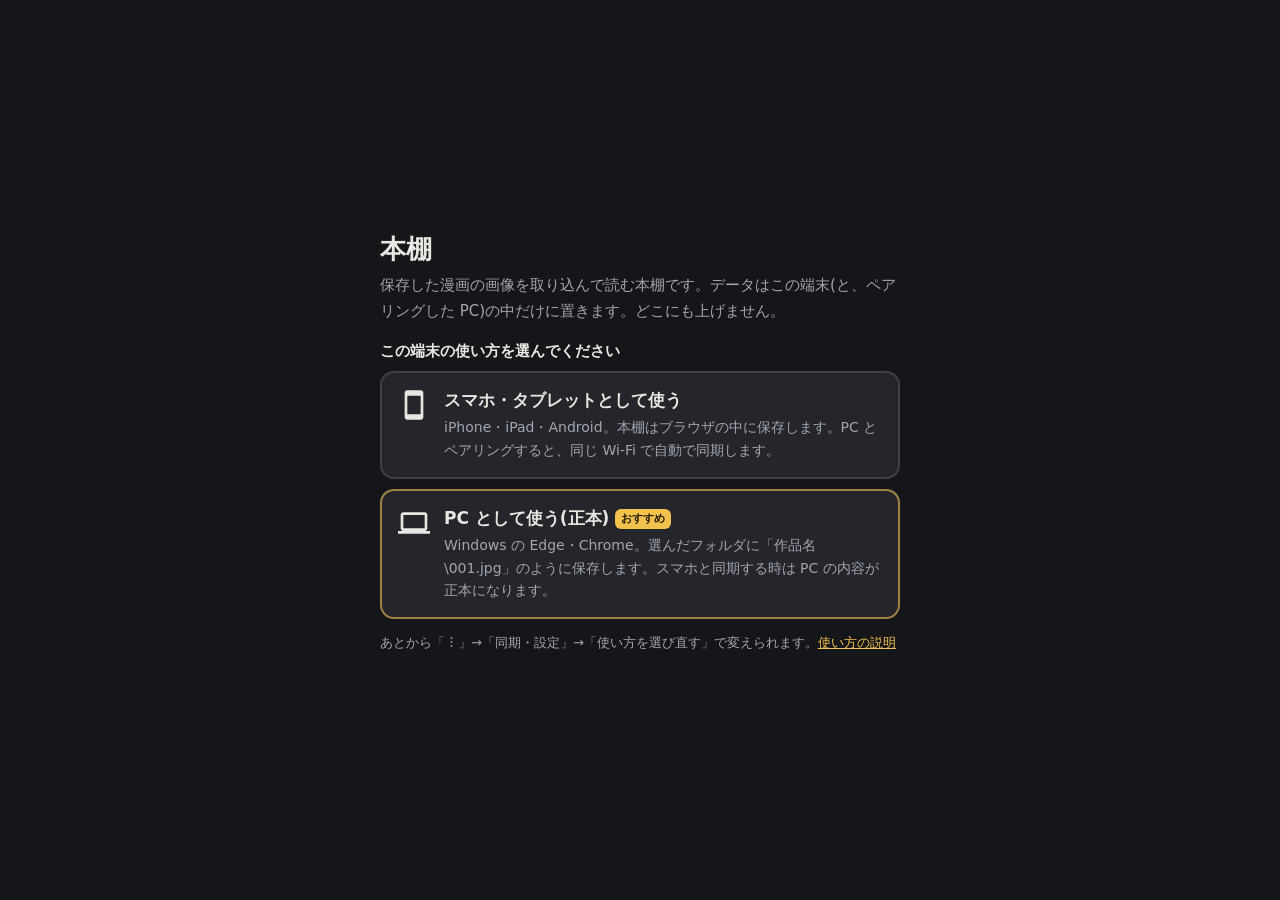
==== hondana/index.html @ 51b0cdb2 "Web版を更新(スマホのタブの間・音声作品は「で聴く」・R18 のタグ) Co-Authored-By: Claude Opus 5.5 <noreply@anthropic.com> Claude-" ====
<!doctype html>
<html lang="ja">
  <head>
    <meta charset="utf-8" />
    <meta name="viewport" content="width=device-width, initial-scale=1, viewport-fit=cover, interactive-widget=resizes-content" />
    <title>コミフォルダ</title>
    <meta name="description" content="保存した漫画の画像を取り込んで読む本棚(Web版)" />
    <meta name="theme-color" content="#15161a" />
    <meta name="color-scheme" content="dark" />
    <meta name="mobile-web-app-capable" content="yes" />
    <meta name="apple-mobile-web-app-capable" content="yes" />
    <meta name="apple-mobile-web-app-status-bar-style" content="black-translucent" />
    <meta name="apple-mobile-web-app-title" content="コミフォルダ" />
    <meta name="format-detection" content="telephone=no" />
    <link rel="manifest" href="./manifest.webmanifest" />
    <link rel="icon" href="./icons/icon-192.png" sizes="192x192" type="image/png" />
    <link rel="icon" href="./icons/icon.svg" type="image/svg+xml" />
    <link rel="apple-touch-icon" href="./icons/apple-touch-icon.png" />
    <style>html,body{color:#e9e7e2;background:#15161a;margin:0}</style>
    <script type="module" crossorigin src="./assets/main-on1dLimP.js"></script>
    <link rel="modulepreload" crossorigin href="./assets/relay-Bg3mbuEi.js">
    <link rel="stylesheet" crossorigin href="./assets/main-Ba4U5CRo.css">
  </head>
  <body>
    <div id="root"></div>
    <noscript>コミフォルダを使うには JavaScript を有効にしてください。</noscript>
  </body>
</html>
---- hondana/assets/main-Ba4U5CRo.css ----
:root{--cover-radius:10px;--bg:#15161a;--panel:#1c1e23;--tile:#24262c;--tile2:#2d3038;--line:#ffffff1f;--text:#e9e7e2;--muted:#a3a6ad;--accent:#f2c14e;--on-accent:#231a00;--danger:#e2675f;--exclude:#b33a3a;--tab:60px;--bar:52px;--safe-top:env(safe-area-inset-top,0px);--safe-bottom:env(safe-area-inset-bottom,0px);--safe-left:env(safe-area-inset-left,0px);--safe-right:env(safe-area-inset-right,0px);--lightningcss-light: ;--lightningcss-dark:initial;color-scheme:dark}*{box-sizing:border-box}html,body{background:var(--bg);height:100%;color:var(--text);-webkit-text-size-adjust:100%;-webkit-tap-highlight-color:transparent;overscroll-behavior:none;margin:0;font-family:system-ui,-apple-system,BlinkMacSystemFont,Segoe UI,Roboto,Noto Sans,Ubuntu,Cantarell,Helvetica Neue,Hiragino Sans,Noto Sans JP,Yu Gothic UI,Meiryo,sans-serif;font-size:15px}body{position:fixed;top:0;bottom:0;left:0;right:0;overflow:hidden}#root{position:fixed;top:0;bottom:0;left:0;right:0}html.ios-standalone-fix body,html.ios-standalone-fix #root{height:var(--app-height,100vh);bottom:auto}button{font:inherit;color:inherit}input,textarea,select{font:inherit;color:var(--text);background:var(--tile);border:1px solid var(--line);border-radius:8px;width:100%;min-width:0;padding:9px 10px;font-size:16px}input:focus,textarea:focus{outline:2px solid var(--accent);outline-offset:-1px}textarea{resize:vertical}a{color:var(--accent)}.icon{flex:none;display:block}.muted{color:var(--muted)}.pre{white-space:pre-wrap;word-break:break-word}.sr-only{clip:rect(0 0 0 0);width:1px;height:1px;position:absolute;overflow:hidden}.app{display:flex;position:absolute;top:0;bottom:0;left:0;right:0}.app.wide{flex-direction:row}.app.narrow{flex-direction:column-reverse}.content{flex:1;min-width:0;min-height:0;position:relative;overflow:hidden}.tabs{background:var(--panel);-webkit-user-select:none;user-select:none;touch-action:manipulation;flex:none;display:flex}.tabs.vertical{width:calc(var(--tab) + var(--safe-left));padding-left:var(--safe-left);padding-top:calc(var(--safe-top) + 12px);padding-bottom:calc(var(--safe-bottom) + 8px);flex-direction:column;align-items:center}.tabs.horizontal{height:calc(var(--tab) + var(--safe-bottom));padding-bottom:var(--safe-bottom);padding-left:calc(var(--safe-left) + 12px);padding-right:var(--safe-right);flex-direction:row;align-items:center}.tabs .tab-list{scrollbar-width:none;gap:11px;display:flex;overflow:auto}.tabs .tab-list::-webkit-scrollbar{display:none}.tabs.vertical .tab-list{flex-direction:column;flex:1;align-items:center;width:100%;padding:6px 0 12px}.tabs.horizontal .tab-list{flex-direction:row;flex:1;align-items:center;height:100%;padding:0 12px 0 6px}.tabs .divider{background:#ffffff2e;flex:none}.tabs.vertical .divider{width:24px;height:1px;margin:6px 0 0}.tabs.horizontal .divider{width:1px;height:24px;margin:0 0 0 6px}.tab{cursor:pointer;touch-action:manipulation;background:0 0;border:none;border-radius:50%;flex:none;width:44px;height:44px;padding:0;position:relative}.tab .tab-face{background:var(--tile);color:var(--muted);border-radius:50%;justify-content:center;align-items:center;display:flex;position:absolute;top:4px;bottom:4px;left:4px;right:4px;overflow:hidden}.tab.active .tab-face{color:var(--accent);top:3px;bottom:3px;left:3px;right:3px}.tab.active:after{content:"";border:2px solid var(--accent);border-radius:50%;position:absolute;top:0;bottom:0;left:0;right:0}.tab .tab-close{background:var(--panel);width:18px;height:18px;color:var(--text);z-index:1;border-radius:50%;justify-content:center;align-items:center;display:flex;position:absolute;top:-4px;right:-4px}.tab .thumb{width:100%;height:100%}.tab.dim{opacity:.35}.tab-drop{background:var(--accent);border-radius:2px;flex:none}.tabs.vertical .tab-drop{width:36px;height:3px;margin:-7px 0}.tabs.horizontal .tab-drop{width:3px;height:36px;margin:0 -7px}.tab-ghost{pointer-events:none;z-index:50;opacity:.9;border-radius:50%;width:44px;height:44px;position:fixed;overflow:hidden;box-shadow:0 6px 18px #00000080}:root.phone-tabs{--tab:54px}:root.phone-tabs .tab{width:40px;height:40px}:root.phone-tabs .tab .tab-face{top:0;bottom:0;left:0;right:0}:root.phone-tabs .tab.active .tab-face{top:3px;bottom:3px;left:3px;right:3px}:root.phone-tabs .tab .tab-face svg{width:20px;height:20px}:root.phone-tabs .tab .tab-close{top:-3px;right:-3px}:root.phone-tabs .tabs .tab-list{gap:12px}:root.phone-tabs .tabs.horizontal .divider{margin-left:6px}:root.phone-tabs .tabs.horizontal .tab-list{padding-left:6px}:root.phone-tabs .tabs.vertical .divider{margin-top:6px}:root.phone-tabs .tabs.vertical .tab-list{padding-top:6px}.screen{background:var(--bg);flex-direction:column;display:flex;position:absolute;top:0;bottom:0;left:0;right:0}.scroller{-webkit-overflow-scrolling:touch;overscroll-behavior:contain;padding:0 12px calc(var(--safe-bottom) + 12px);position:absolute;top:0;bottom:0;left:0;right:0;overflow:hidden auto}.app.wide .scroller{padding-left:16px;padding-right:calc(16px + var(--safe-right))}.screen-header{background:var(--bg);padding-top:var(--safe-top);z-index:5;will-change:transform;position:absolute;top:0;left:0;right:0}.screen-header.static{flex:none;position:relative}.bar{height:var(--bar);align-items:center;gap:2px;padding:0 6px;display:flex}.app.wide .bar{padding-right:calc(10px + var(--safe-right))}.bar-title{white-space:nowrap;text-overflow:ellipsis;flex:1;min-width:0;padding:0 6px;font-size:18px;font-weight:600;overflow:hidden}.bar .search{flex:1;margin:0 4px;padding:7px 10px}.iconbtn{cursor:pointer;width:44px;height:44px;color:var(--text);touch-action:manipulation;background:0 0;border:none;border-radius:50%;flex:none;justify-content:center;align-items:center;display:inline-flex}.iconbtn:hover{background:#ffffff14}.iconbtn:disabled{opacity:.35;cursor:default}.iconbtn.active{color:var(--accent)}.iconbtn.small{width:36px;height:36px}.btn{border:1px solid var(--line);background:var(--tile);cursor:pointer;touch-action:manipulation;border-radius:10px;min-height:40px;padding:9px 14px}.btn:hover{background:var(--tile2)}.btn.primary{background:var(--accent);color:var(--on-accent);border-color:var(--accent);font-weight:600}.btn.primary:hover{filter:brightness(1.05)}.btn.danger{color:#fff;background:#a2342e;border-color:#a2342e}.btn:disabled{opacity:.4;cursor:default}.btn.wide{width:100%}.link{color:var(--accent);cursor:pointer;background:0 0;border:none;padding:2px 0}.link.current{color:var(--text)}.crumbs{white-space:nowrap;align-items:center;gap:2px;padding:0 14px 6px;font-size:13px;display:flex}.scroll-x{scrollbar-width:none;overflow:auto hidden}.scroll-x::-webkit-scrollbar{display:none}.chips{flex-wrap:nowrap;gap:6px;display:flex}.tagrow-wrap{--tag-chip-r:16px;--tag-pad:4px;--tag-line:2px;padding:0 8px 6px;position:relative}.tagrow-wrap .chip{border-radius:var(--tag-chip-r);line-height:20px}.tagrow{box-sizing:border-box;width:-moz-fit-content;width:fit-content;max-width:100%;padding:var(--tag-pad);border:var(--tag-line) solid transparent;border-radius:calc(var(--tag-chip-r) + var(--tag-pad) + var(--tag-line))}.chip{border:1px solid var(--line);background:var(--tile);white-space:nowrap;cursor:pointer;touch-action:manipulation;border-radius:999px;flex:none;padding:5px 12px;font-size:14px}.tagrow.filtering{border-color:var(--accent)}.tagrow .chip.dim{opacity:.35}.tag-ghost{pointer-events:none;z-index:50;position:absolute;transform:translate(-50%,-120%);box-shadow:0 6px 18px #00000080}.chip.on{background:var(--accent);color:var(--on-accent);border-color:var(--accent)}.chip.ex{background:var(--exclude);color:#fff;border-color:var(--exclude)}.chip.excl:not(.ex){color:#e9a3a3}.field .chips{flex-wrap:wrap;margin:6px 0}.field .chips.scroll-x{flex-wrap:nowrap}.info-row{color:var(--muted);align-items:center;gap:10px;min-height:20px;padding:0 14px 8px;font-size:13px;display:flex}.info-row .info{flex:1}.cover-size{align-items:center;gap:6px;margin-left:auto;display:flex}.cover-size input{width:120px;accent-color:var(--accent);background:0 0;border:none;padding:0}.empty{white-space:pre-wrap;text-align:center;color:var(--muted);padding:60px 20px;line-height:1.7}.fab{right:calc(18px + var(--safe-right));bottom:calc(18px + var(--safe-bottom));background:var(--accent);color:var(--on-accent);cursor:pointer;z-index:6;touch-action:manipulation;border:none;border-radius:16px;align-items:center;gap:6px;padding:14px 18px;font-weight:700;display:flex;position:absolute;box-shadow:0 6px 18px #00000073}.app.narrow .fab{bottom:18px}.grid{display:grid}.grid-note{color:var(--muted);font-size:13px}.tile{cursor:pointer;-webkit-user-select:none;user-select:none;-webkit-touch-callout:none;min-width:0;position:relative}.tile.dim{opacity:.35}.cover{border-radius:var(--cover-radius);background:var(--tile);width:100%;position:relative;overflow:hidden}.gallery-row{display:flex}.gallery-tile{border-radius:var(--cover-radius);background:var(--tile);cursor:pointer;flex:none;position:relative;overflow:hidden}.tile.selected .cover,.gallery-tile.selected,.stack-cover.selected{outline:3px solid var(--accent);outline-offset:-3px}.thumb{background:var(--tile);color:var(--muted);justify-content:center;align-items:center;display:flex;position:absolute;top:0;bottom:0;left:0;right:0;overflow:hidden}.thumb img{-webkit-user-drag:none;-webkit-user-select:none;user-select:none;pointer-events:none;width:100%;height:100%;display:block}.unreadable{text-align:center;color:var(--muted);background:var(--tile);flex-direction:column;justify-content:center;align-items:center;gap:8px;padding:16px;font-size:14px;line-height:1.5;display:flex;position:absolute;top:0;bottom:0;left:0;right:0}.reader .unreadable{color:#ffffffd9;background:0 0}.unreadable.small{gap:2px;padding:4px;font-size:11px}.unreadable .btn{pointer-events:auto}.unreadable.small .btn{min-height:0;padding:2px 6px;font-size:11px}.tile-title{-webkit-line-clamp:2;word-break:break-word;-webkit-box-orient:vertical;margin-top:4px;font-size:14px;font-weight:600;line-height:1.3;display:-webkit-box;overflow:hidden}.tile-sub{color:var(--muted);white-space:nowrap;text-overflow:ellipsis;font-size:12px;overflow:hidden}.tile-sub.path{align-items:center;gap:3px;display:flex}.folder-shade{background:#00000073;position:absolute;top:0;bottom:0;left:0;right:0}.folder-icon{color:var(--accent);justify-content:center;align-items:center;display:flex;position:absolute;top:0;bottom:0;left:0;right:0}.badge{color:#fff;pointer-events:none;white-space:nowrap;background:#000000a6;border-radius:6px;padding:2px 6px;font-size:11px;position:absolute}.badge.accent{background:var(--accent);color:var(--on-accent)}.badge.tl{top:5px;left:5px}.badge.tr{top:5px;right:5px}.badge.bl{bottom:5px;left:5px}.badge.br{bottom:5px;right:5px}.badge.inline{position:static}.check{width:22px;height:22px;color:var(--on-accent);background:#0000004d;border:2px solid #fff;border-radius:50%;justify-content:center;align-items:center;display:flex;position:absolute;top:5px;left:5px}.check.on{background:var(--accent);border-color:var(--accent)}.drop-mark{background:var(--accent);z-index:2;width:5px;position:absolute;top:0;bottom:0}.drop-mark.before{left:0}.drop-mark.after{right:0}.ghost{pointer-events:none;z-index:60;border-radius:var(--cover-radius);width:72px;position:fixed;box-shadow:0 10px 24px #0009}.ghost .count{position:absolute;top:3px;right:3px}.stack-box{border-radius:var(--cover-radius);position:relative;overflow:hidden}.stack-scroll{scrollbar-width:none;overscroll-behavior-x:contain;position:absolute;top:0;bottom:0;left:0;right:0;overflow:auto hidden}.stack-scroll::-webkit-scrollbar{display:none}.stack-inner{position:relative}.stack-cover{cursor:pointer;height:100%;transition:transform .25s,width .25s;position:absolute;top:0;overflow:hidden}.stack-cover-inner{height:100%;transition:transform .25s;position:relative}.stack-cover+.stack-cover{box-shadow:-3px 0 8px #00000073}.edge-band{pointer-events:none;background:linear-gradient(90deg,#f2c14e00,#f2c14ecc);width:6px;position:absolute;top:0;bottom:0}.edge-band.right{right:0}.edge-band.left{left:0;transform:scaleX(-1)}.layer{pointer-events:none;z-index:100;position:fixed;top:0;bottom:0;left:0;right:0}.layer>*{pointer-events:auto}.menu-backdrop,.modal-backdrop{z-index:100;position:fixed;top:0;bottom:0;left:0;right:0}.modal-backdrop{padding:calc(var(--safe-top) + 12px) 12px calc(var(--safe-bottom) + 12px);background:#0000008c;justify-content:center;align-items:center;display:flex}.menu{-webkit-backdrop-filter:blur(22px)saturate(160%);backdrop-filter:blur(22px)saturate(160%);width:max-content;min-width:0;max-width:min(300px,100vw - 16px);max-height:calc(100vh - 16px);transform-origin:var(--menu-origin,top right);background:linear-gradient(#32343cf0,#26282ff0);border:1px solid #ffffff17;border-radius:14px;padding:5px;animation:.16s cubic-bezier(.2,.9,.3,1.2) menu-in;position:fixed;overflow-y:auto;box-shadow:inset 0 1px #ffffff0f,0 2px 6px #00000047,0 18px 40px -10px #000000a6}@keyframes menu-in{0%{opacity:0;transform:scale(.92)translateY(-4px)}to{opacity:1;transform:none}}@media (prefers-reduced-motion:reduce){.menu{animation:none}}.menu-title{box-sizing:border-box;letter-spacing:.04em;width:0;min-width:100%;color:var(--muted);white-space:nowrap;text-overflow:ellipsis;padding:6px 10px 5px;font-size:12px;font-weight:600;overflow:hidden}.menu-sep{background:#ffffff14;height:1px;margin:4px 8px}.menu-item{width:100%;color:var(--text);text-align:left;cursor:pointer;white-space:nowrap;background:0 0;border:none;border-radius:9px;align-items:center;gap:10px;padding:8px 14px 8px 10px;font-size:14.5px;line-height:1.35;transition:background-color .12s,transform 80ms;display:flex}.menu-item.no-lead{padding-left:12px}.menu-label{white-space:normal}@media (pointer:coarse){.menu-item{padding-top:10px;padding-bottom:10px;font-size:15px}}.menu-item:hover:not(:disabled){background:#ffffff13}.menu-item:active:not(:disabled){background:#ffffff1f;transform:scale(.985)}.menu-item:focus-visible{outline:2px solid var(--accent);outline-offset:-2px}.menu-item:disabled{opacity:.4;cursor:default}.menu-item.checked{color:var(--accent);font-weight:600}.menu-item.danger{color:var(--danger);font-weight:600}.menu-item.danger:hover:not(:disabled){background:#e2675f24}.menu-item.danger:active:not(:disabled){background:#e2675f38}.menu-check{color:#e9e7e29e;flex:none;justify-content:center;align-items:center;width:18px;height:18px;display:flex}.menu-item:hover .menu-check{color:var(--text)}.menu-check svg{display:block}.menu-item.checked .menu-check{color:var(--accent)}.menu-item.danger .menu-check{color:var(--danger)}.modal{background:#22242a;border-radius:16px;flex-direction:column;width:min(460px,100%);max-height:100%;display:flex;box-shadow:0 16px 40px #0009}.modal.wide{width:min(720px,100%)}.modal.full{width:min(900px,100%);height:100%}.modal-title{margin:0;padding:18px 20px 6px;font-size:18px}.modal-body{flex:1;min-height:0;padding:8px 20px;overflow-y:auto}.modal-body p{line-height:1.6}.modal-actions{flex-wrap:wrap;justify-content:flex-end;gap:8px;padding:12px 20px 16px;display:flex}.field{margin:10px 0 14px;display:block}.field>span{color:var(--muted);margin-bottom:4px;font-size:13px;display:block}.field small{margin-top:4px;display:block}.field.row{align-items:center;gap:10px;display:flex}.field.row>span{flex:none;margin:0}.field.row input[type=range]{accent-color:var(--accent);background:0 0;border:none;flex:1;padding:0}.input-row{align-items:center;gap:6px;display:flex}.input-row .btn{white-space:nowrap;flex:none}.choose-list{flex-direction:column;gap:4px;max-height:46vh;margin:6px 0;display:flex;overflow-y:auto}.choose-list.tall{max-height:56vh}.choose-item{text-align:left;background:var(--tile);cursor:pointer;border:none;border-radius:10px;flex-direction:column;align-items:flex-start;gap:2px;padding:11px 14px;display:flex}.choose-item.row{flex-direction:row;align-items:center;gap:10px}.choose-item small{color:var(--muted)}.choose-item:hover{background:var(--tile2)}.choose-item.on{outline:2px solid var(--accent)}.crop-frame{background:var(--tile);touch-action:none;cursor:grab;border-radius:10px;width:min(260px,70vw);margin:8px auto;position:relative;overflow:hidden}.crop-frame img{pointer-events:none;-webkit-user-select:none;user-select:none;width:100%;height:100%;position:absolute;top:0;bottom:0;left:0;right:0}.conflict{margin:12px 0 18px}.conflict h3{margin:0 0 8px;font-size:15px}.conflict-choices{grid-template-columns:1fr 1fr;gap:8px;display:grid}.choice{text-align:left;border:2px solid var(--line);background:var(--tile);cursor:pointer;border-radius:10px;flex-direction:column;gap:6px;padding:10px;font-size:13px;display:flex}.choice.on{border-color:var(--accent)}.progress{background:var(--tile);border-radius:4px;height:8px;margin:10px 0;overflow:hidden}.progress-bar{background:var(--accent);height:100%;transition:width .15s}.toast{left:50%;bottom:calc(var(--safe-bottom) + 92px);color:var(--text);z-index:200;white-space:pre-wrap;pointer-events:none;background:#33363e;border-radius:12px;max-width:min(520px,100vw - 32px);padding:10px 16px;font-size:14px;line-height:1.5;position:fixed;transform:translate(-50%);box-shadow:0 8px 24px #00000080}.banner{color:#f5e3b0;background:#2e2a1c;border-bottom:1px solid #f2c14e40;align-items:center;gap:10px;padding:8px 14px;font-size:13px;display:flex}.banner.warn{color:#f2c4c0;background:#3a2222;border-bottom-color:#e2675f4d}.banner .grow{flex:1;min-width:0}.banner .btn{min-height:32px;padding:5px 10px;font-size:13px}.banner.proposal{border:1px solid #f2c14e40;border-radius:10px;flex-wrap:wrap}.banners{z-index:7;flex:none;position:relative}.work-head{padding:4px 4px 12px}.work-head h1{word-break:break-word;margin:6px 0 4px;font-size:22px}.work-head .sub{color:var(--muted);font-size:14px}.work-head .chips{flex-wrap:wrap;margin:8px 0}.memo{background:#24262cb3;border-radius:10px;margin:8px 0;padding:10px 12px 4px}.memo-text{white-space:pre-wrap;word-break:break-all;font-size:14px;line-height:1.55}.memo-text.clamp{-webkit-line-clamp:3;-webkit-box-orient:vertical;display:-webkit-box;overflow:hidden}.memo-actions{justify-content:flex-end;gap:4px;display:flex}.memo-actions .link{padding:6px 8px;font-size:13px}.read-btn{justify-content:center;align-items:center;gap:8px;width:100%;margin-top:8px;display:flex}.provenance{color:var(--muted);white-space:nowrap;text-overflow:ellipsis;margin:6px 0;font-size:13px;overflow:hidden}.provenance a{color:inherit}.local-info{color:var(--muted);margin:6px 0;font-size:13px}.section-title{margin:18px 4px 8px;font-size:16px;font-weight:700}.ep-label{color:var(--muted);margin:10px 4px 6px;font-size:13px}.split-note{background:var(--accent);color:var(--on-accent);border-radius:8px;margin:4px;padding:5px 10px;font-size:13px;font-weight:600;display:inline-block}.page-grid{gap:8px;display:grid}.page-tile .dimmed{background:#15161a99;position:absolute;top:0;bottom:0;left:0;right:0}.ep-title{-webkit-line-clamp:2;-webkit-box-orient:vertical;margin-top:3px;font-size:13px;display:-webkit-box;overflow:hidden}.reader{touch-action:none;-webkit-user-select:none;user-select:none;-webkit-touch-callout:none;background:#000;position:absolute;top:0;bottom:0;left:0;right:0;overflow:hidden}.reader-stage{transform-origin:0 0;justify-content:center;align-items:center;display:flex;position:absolute;top:0;bottom:0;left:0;right:0}.reader-spread{flex-direction:row-reverse;justify-content:center;align-items:center;width:100%;height:100%;display:flex}.reader-page{justify-content:center;align-items:center;height:100%;display:flex;position:relative}.reader-page img{object-fit:contain;-webkit-user-drag:none;pointer-events:none;max-width:100%;max-height:100%;display:block}.reader-msg{color:#ffffffd9;text-align:center;white-space:pre-wrap;padding:20px;font-size:14px;line-height:1.7}.reader-msg .btn{margin-top:12px}.reader-bar{-webkit-backdrop-filter:blur(8px);z-index:3;color:#fff;background:#141519e0;position:absolute;left:0;right:0}.reader-bar.top{padding-top:var(--safe-top);top:0}.reader-bar.bottom{padding:8px 16px calc(var(--safe-bottom) + 10px);align-items:center;gap:12px;display:flex;bottom:0}.reader-bar.bottom input[type=range]{accent-color:var(--accent);direction:rtl;background:0 0;border:none;flex:1;padding:0}.reader-bar .pageno{text-align:center;font-variant-numeric:tabular-nums;min-width:70px;font-size:13px}.spread-toggle{color:#fff;cursor:pointer;background:#0000004d;border:1px solid #ffffff4d;border-radius:999px;padding:5px 10px;font-size:13px}.ep-flash{color:#fff;pointer-events:none;z-index:2;background:#000000b3;border-radius:10px;padding:8px 16px;font-size:15px;position:absolute;top:18%;left:50%;transform:translate(-50%)}.end-page{color:#fff;flex-direction:column;justify-content:center;align-items:center;gap:12px;width:100%;height:100%;display:flex}.end-page h2{margin:0 0 8px;font-size:20px}.import-list{gap:8px;display:grid}.import-item{position:relative}.import-item .cover{border-radius:8px}.import-item .remove{color:#fff;cursor:pointer;background:#000000b3;border:none;border-radius:50%;justify-content:center;align-items:center;width:26px;height:26px;display:flex;position:absolute;top:3px;right:3px}.import-item .name{color:var(--muted);white-space:nowrap;text-overflow:ellipsis;margin-top:2px;font-size:11px;overflow:hidden}.source-buttons{grid-template-columns:repeat(auto-fit,minmax(150px,1fr));gap:8px;margin:8px 0 14px;display:grid}.source-buttons .btn{justify-content:center;align-items:center;gap:8px;min-height:54px;display:flex}.drop-hint{border:2px dashed var(--line);text-align:center;color:var(--muted);border-radius:12px;margin-bottom:14px;padding:18px;font-size:14px;line-height:1.6}.drop-cover{border:3px dashed var(--accent);z-index:300;color:var(--accent);pointer-events:none;background:#f2c14e1f;justify-content:center;align-items:center;font-size:20px;font-weight:700;display:flex;position:absolute;top:0;bottom:0;left:0;right:0}.targets{gap:6px;margin:8px 0 14px;display:grid}.target{border:2px solid var(--line);background:var(--tile);cursor:pointer;text-align:left;border-radius:10px;align-items:center;gap:10px;padding:11px 14px;display:flex}.target.on{border-color:var(--accent)}.target .dot{border:2px solid var(--muted);border-radius:50%;flex:none;width:18px;height:18px}.target.on .dot{border-color:var(--accent);background:radial-gradient(var(--accent) 45%, transparent 50%)}.work-pick{flex-direction:column;gap:4px;max-height:38vh;margin:6px 0;display:flex;overflow-y:auto}.work-pick .row{text-align:left;cursor:pointer;background:0 0;border:none;border-radius:8px;align-items:center;gap:10px;padding:6px;display:flex}.work-pick .row.on{background:var(--tile);outline:2px solid var(--accent)}.work-pick .mini{aspect-ratio:.72;border-radius:4px;flex:none;width:40px;position:relative;overflow:hidden}.work-pick .t{font-size:14px;font-weight:600}.work-pick .s{color:var(--muted);font-size:12px}.sticky-actions{background:linear-gradient(to bottom, #15161a00, var(--bg) 30%);padding:16px 0 calc(var(--safe-bottom) + 8px);justify-content:flex-end;align-items:center;gap:8px;display:flex;position:sticky;bottom:0}.card{background:var(--tile);border-radius:14px;margin:10px 0;padding:14px 16px}.card h2{margin:0 0 8px;font-size:16px}.card p{margin:6px 0;font-size:14px;line-height:1.6}.card .row{flex-wrap:wrap;align-items:center;gap:8px;margin-top:8px;display:flex}.code-big{letter-spacing:.2em;text-align:center;color:var(--accent);font-variant-numeric:tabular-nums;margin:8px 0;font-size:54px;font-weight:800}.code-input{letter-spacing:.4em;text-align:center;font-variant-numeric:tabular-nums;max-width:220px;font-size:30px}.status-dot{background:#777;border-radius:50%;width:10px;height:10px;margin-right:6px;display:inline-block}.status-dot.on{background:#5fd17a}.status-dot.busy{background:var(--accent)}.status-dot.err{background:var(--danger)}.list-row{border-top:1px solid var(--line);align-items:center;gap:10px;padding:8px 0;display:flex}.list-row:first-child{border-top:none}.list-row .grow{flex:1;min-width:0}.list-row small{color:var(--muted);display:block}.trash-row .mini{aspect-ratio:.72;background:var(--tile);border-radius:6px;flex:none;width:44px;position:relative;overflow:hidden}.center-page{padding:calc(var(--safe-top) + 20px) 20px calc(var(--safe-bottom) + 20px);justify-content:center;align-items:center;display:flex;position:absolute;top:0;bottom:0;left:0;right:0;overflow-y:auto}.center-box{width:min(520px,100%);margin:auto}.center-box h1{margin:0 0 6px;font-size:26px}.center-box .lead{color:var(--muted);margin:0 0 18px;line-height:1.7}.role-choice{text-align:left;border:2px solid var(--line);background:var(--tile);cursor:pointer;border-radius:14px;align-items:flex-start;gap:14px;width:100%;margin-bottom:10px;padding:16px;display:flex}.role-choice.recommended{border-color:#f2c14e99}.role-choice strong{margin-bottom:4px;font-size:17px;display:block}.role-choice span{color:var(--muted);font-size:14px;line-height:1.6}.role-choice .rec{background:var(--accent);color:var(--on-accent);vertical-align:2px;border-radius:6px;margin-left:6px;padding:1px 6px;font-size:11px;display:inline-block}.steps{padding-left:1.3em;line-height:1.8}.tabs-placeholder{height:calc(var(--tab) + var(--safe-bottom));background:#000;flex:none}.app.reading .tabs.horizontal{background:#000}.reader-stage{display:block;overflow:hidden}.rd-pager,.rd-strip-root{touch-action:none;cursor:default;position:absolute;top:0;bottom:0;left:0;right:0;overflow:hidden}.rd-track{will-change:transform;position:absolute;top:0;bottom:0;left:0;right:0}.rd-slot{position:absolute;top:0;bottom:0;left:0;right:0;overflow:hidden}.rd-zoom{transform-origin:50%;position:absolute;top:0;bottom:0;left:0;right:0}.rd-page{justify-content:center;align-items:center;display:flex;position:absolute;top:0;bottom:0;left:0;right:0}.rd-img{object-fit:contain;-webkit-user-drag:none;-webkit-user-select:none;user-select:none;pointer-events:none;width:100%;height:100%;display:block}.rd-img.blur{filter:blur(6px);opacity:.6;position:absolute;top:0;bottom:0;left:0;right:0}.rd-loading{justify-content:center;align-items:center;width:100%;height:100%;display:flex;position:relative}.rd-note{color:#fffc;background:#0000008c;border-radius:8px;padding:6px 12px;font-size:13px;position:relative}.rd-strip{will-change:transform;position:absolute;top:0;bottom:0;left:0;right:0}.rd-item{justify-content:center;align-items:center;display:flex;position:absolute}.rd-item .reader-msg{padding:10px;font-size:12px}.rd-sep{color:#fffc;white-space:pre;text-align:center;max-height:90%;font-size:13px;line-height:1.25;overflow:hidden}.rd-item.end .end-page h2{white-space:pre-line;font-size:18px}.reader-msg strong{font-size:16px}.rd-msg-actions{white-space:normal;flex-wrap:wrap;justify-content:center;gap:10px;margin-top:12px;display:flex}.spread-toggle.floating{left:10px;top:calc(var(--safe-top) + 8px);z-index:3;background:#00000073;position:absolute}.app.wide .spread-toggle.floating{top:10px}.reader-bar .bar,.reader-bar .iconbtn{color:#fff}.rd-title{flex-direction:column;justify-content:center;line-height:1.25;display:flex}.rd-title .t{white-space:nowrap;text-overflow:ellipsis;font-size:15px;font-weight:600;overflow:hidden}.rd-title .s{color:#ffffffb8;white-space:nowrap;text-overflow:ellipsis;font-size:12px;overflow:hidden}.app.wide .reader-bar.top{padding-top:0}.hint-bar{color:#f5e3b0;padding:9px 14px calc(var(--safe-bottom) + 9px);background:#2e2a1c;flex:none;font-size:13px}.app.narrow .hint-bar{padding-bottom:9px}.badges-br{pointer-events:none;gap:3px;display:flex;position:absolute;bottom:4px;right:4px}.page-tile .cover,.tile.episode .cover{border-radius:8px}.screen.work .screen-header.static,.screen.trash .screen-header.static,.screen.author .screen-header.static,.screen.settings .screen-header.static,.screen.import .screen-header.static{border-bottom:1px solid var(--line)}.import-item .cover .thumb img{object-fit:cover}.screen.import .source-buttons{margin:6px 0 8px}.screen.import .source-buttons .btn{min-height:44px}.screen.import .section-title{margin:10px 2px 6px;font-size:15px}.screen.import .section-title small{margin-left:4px;font-size:12px;font-weight:400}.screen.import .import-item .name{font-size:11px}.screen.import .card{margin:6px 0;padding:8px 12px}.screen.import .field{margin:4px 0 8px}.screen.import .field>span{margin-bottom:2px;font-size:12px}.screen.import .field small{margin-top:2px;font-size:11px}.screen.import input{padding-top:6px;padding-bottom:6px}.screen.import .field .chips:empty{display:none}.screen.import .field .chips{margin-bottom:4px}.screen.import .field-pair{grid-template-columns:1fr 1fr;gap:8px;display:grid}.screen.import .field-pair .field{min-width:0}.screen.import .field.row.dest>span{flex:none;margin:0}.screen.import .field.row.dest .choose-item{flex:1;min-width:0;padding:7px 10px}.screen.import .sticky-actions .btn.wide{width:100%}.screen.import .sticky-actions{padding:10px 12px calc(var(--safe-bottom) + 10px);background:var(--bg);border-top:1px solid var(--line);position:relative}.app.narrow .screen.import .sticky-actions{padding-bottom:calc(var(--safe-bottom) + 10px)}.toast.narrow{bottom:calc(var(--safe-bottom) + var(--tab) + 92px)}.toast.wide{left:calc(50% + var(--tab) / 2)}.browser{flex-direction:column;display:flex;position:absolute;top:0;bottom:0;left:0;right:0}.browser-addr{flex:1;min-width:0;margin:0 4px}.browser-addr input{padding:6px 10px;font-size:14px}.browser-view{background:#fff;flex:1;min-height:0}.tab-icon{object-fit:contain;width:22px;height:22px}.newtab{flex-direction:column;flex:1;align-items:center;gap:18px;min-height:0;padding:72px 16px 24px;display:flex;overflow:auto}.newtab-search{width:min(560px,100%)}.newtab-shortcuts{grid-template-columns:repeat(4,84px);justify-content:center;gap:12px;display:grid}.newtab-shortcut{cursor:pointer;color:var(--text);background:0 0;border:none;flex-direction:column;align-items:center;gap:6px;font-size:13px;display:flex}.newtab-circle{background:var(--tile);width:56px;height:56px;color:var(--muted);border-radius:50%;justify-content:center;align-items:center;display:flex}.newtab-setting{flex-wrap:wrap;align-items:center;gap:8px;display:flex}.newtab-hint{text-align:center;max-width:560px;margin:0}.site-queue{flex-direction:column;gap:4px;width:min(720px,100%);display:flex}.site-queue.strip{background:var(--panel);border-top:1px solid var(--line);width:100%;padding:4px 8px}.site-entry{align-items:center;gap:6px;min-height:36px;font-size:14px;display:flex}.site-entry .btn{padding:4px 10px}.site-entry-text{white-space:nowrap;text-overflow:ellipsis;flex:1;min-width:0;overflow:hidden}.site-entry-label{color:var(--muted)}.site-entry.failed .site-entry-text{color:var(--danger)}.newtab-top{position:absolute;top:8px;right:12px}.newtab{position:relative}.newtab-progress{border:1px solid var(--line);background:var(--panel);width:min(560px,100%);color:var(--text);cursor:pointer;text-align:left;border-radius:10px;align-items:center;gap:8px;padding:8px 12px;font-size:13px;display:flex}.newtab-progress-text{white-space:nowrap;text-overflow:ellipsis;flex:1;min-width:0;overflow:hidden}.feed{flex-direction:column;gap:8px;width:100%;max-width:1200px;display:flex}.feed-chips{z-index:2;background:var(--bg);flex-wrap:wrap;align-items:center;gap:6px;padding:6px 0;display:flex;position:sticky;top:-72px}.feed-chips-gap{flex:1}.feed-chips .iconbtn.spin svg{animation:1s linear infinite feed-spin}.feed-problem{color:var(--muted);align-items:center;gap:8px;font-size:13px;display:flex}.feed-problem>span{flex:1;min-width:0}.feed-empty{text-align:center;max-width:520px;margin:24px auto}.feed-grid{grid-template-columns:repeat(auto-fill,minmax(132px,1fr));gap:3px;display:grid}.feed-tile{aspect-ratio:1;background:var(--tile);cursor:pointer;border:none;border-radius:4px;padding:0;position:relative;overflow:hidden}.feed-tile img{object-fit:cover;width:100%;height:100%;position:absolute;top:0;bottom:0;left:0;right:0}.feed-tile-text{color:var(--muted);text-align:left;-webkit-line-clamp:5;-webkit-box-orient:vertical;padding:6px;font-size:11px;line-height:1.35;display:-webkit-box;position:absolute;top:0;bottom:0;left:0;right:0;overflow:hidden}.feed-badge{color:#fff;background:#0000008c;border-radius:50%;justify-content:center;align-items:center;width:18px;height:18px;font-size:12px;font-weight:700;display:flex;position:absolute;top:4px;right:4px}.feed-badge.bad{color:#ff8a80}.feed-busy{background:#00000059;justify-content:center;align-items:center;display:flex;position:absolute;top:0;bottom:0;left:0;right:0}.feed-promo{color:#fff;white-space:nowrap;text-overflow:ellipsis;text-align:left;background:#0009;padding:0 3px;font-size:10px;line-height:14px;position:absolute;bottom:0;left:0;right:0;overflow:hidden}.feed-end{justify-content:center;align-items:center;min-height:56px;display:flex}.feed-spinner{border:2px solid var(--line);border-top-color:var(--muted);border-radius:50%;flex:none;width:18px;height:18px;animation:.9s linear infinite feed-spin}.feed-spinner.light{border-color:#fff #ffffff59 #ffffff59}@keyframes feed-spin{to{transform:rotate(360deg)}}.feed-sites{grid-template-columns:repeat(auto-fill,minmax(180px,1fr));gap:6px;margin:8px 0;display:grid}.feed-site-row{align-items:center;gap:8px;display:flex}
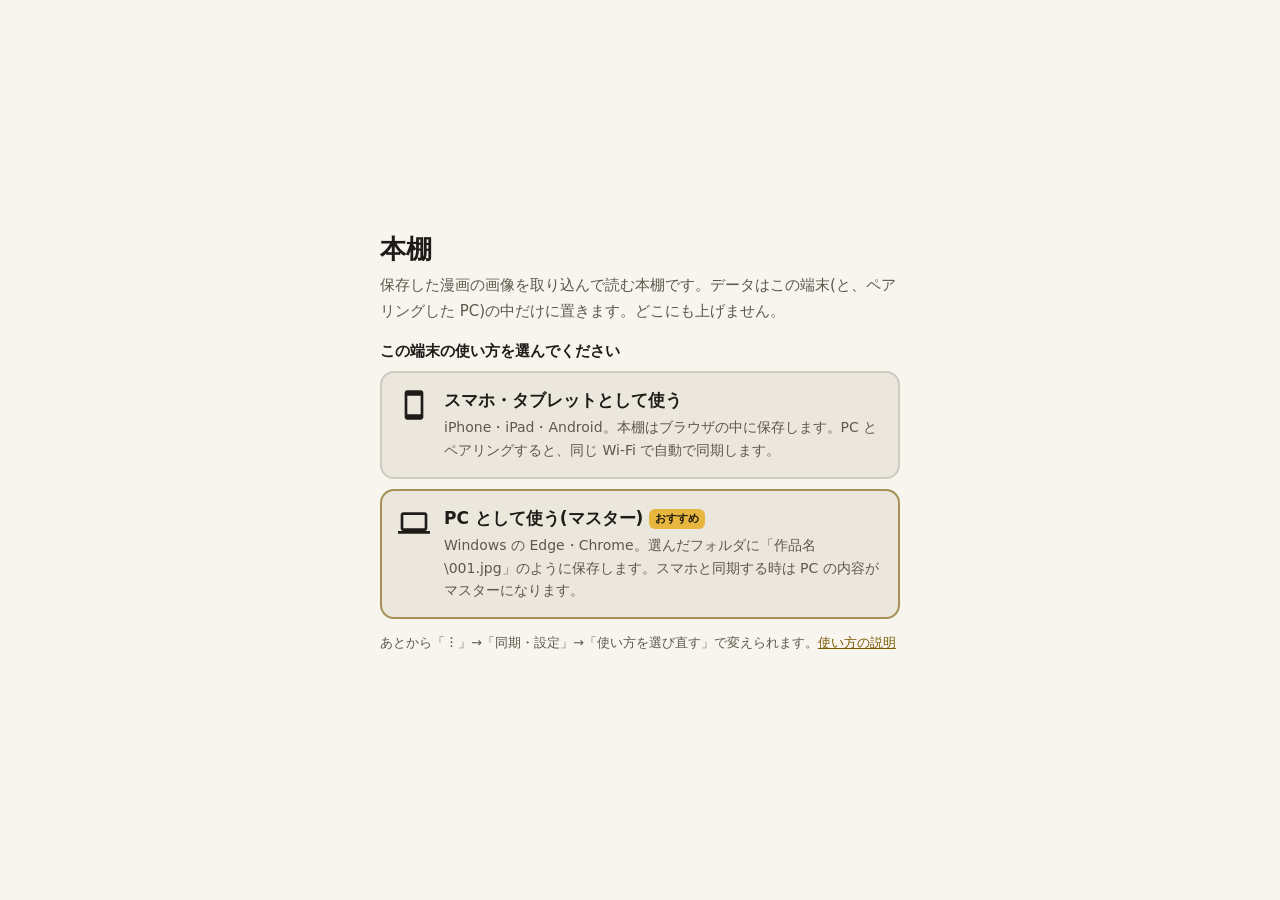
==== commit 7e531b0d: "コミフォルダ:Web版と PC アプリ build 271 を更新(komashelf 39bf3f0。11-14 からの直しをまとめて) Co-Authored-By: Claude Fable 5" ====
--- a/hondana/index.html
+++ b/hondana/index.html
@@ -5,8 +5,8 @@
     <meta name="viewport" content="width=device-width, initial-scale=1, viewport-fit=cover, interactive-widget=resizes-content" />
     <title>コミフォルダ</title>
     <meta name="description" content="保存した漫画の画像を取り込んで読む本棚(Web版)" />
-    <meta name="theme-color" content="#15161a" />
-    <meta name="color-scheme" content="dark" />
+    <meta name="theme-color" content="#121316" />
+    <meta name="color-scheme" content="light dark" />
     <meta name="mobile-web-app-capable" content="yes" />
     <meta name="apple-mobile-web-app-capable" content="yes" />
     <meta name="apple-mobile-web-app-status-bar-style" content="black-translucent" />
@@ -16,13 +16,14 @@
     <link rel="icon" href="./icons/icon-192.png" sizes="192x192" type="image/png" />
     <link rel="icon" href="./icons/icon.svg" type="image/svg+xml" />
     <link rel="apple-touch-icon" href="./icons/apple-touch-icon.png" />
-    <style>html,body{color:#e9e7e2;background:#15161a;margin:0}</style>
-    <script type="module" crossorigin src="./assets/main-on1dLimP.js"></script>
-    <link rel="modulepreload" crossorigin href="./assets/relay-Bg3mbuEi.js">
-    <link rel="stylesheet" crossorigin href="./assets/main-Ba4U5CRo.css">
+    <style>html,body{color:#ece9e2;background:#121316;margin:0}#boot-note{color:#9a9790;pointer-events:none;place-items:center;margin:0;font:15px system-ui,-apple-system,BlinkMacSystemFont,Segoe UI,Roboto,Noto Sans,Ubuntu,Cantarell,Helvetica Neue,sans-serif;display:grid;position:fixed;top:0;bottom:0;left:0;right:0}#root:not(:empty)+#boot-note{display:none}</style>
+    <script type="module" crossorigin src="./assets/main-BbaWR8rn.js"></script>
+    <link rel="modulepreload" crossorigin href="./assets/relay-50fPkWfp.js">
+    <link rel="stylesheet" crossorigin href="./assets/main-yZG-f3b7.css">
   </head>
   <body>
     <div id="root"></div>
+    <p id="boot-note" role="status">開いています…</p>
     <noscript>コミフォルダを使うには JavaScript を有効にしてください。</noscript>
   </body>
 </html>
--- a/hondana/assets/main-yZG-f3b7.css
+++ b/hondana/assets/main-yZG-f3b7.css
@@ -0,0 +1 @@
+:root{--cover-radius:10px;--bg:#121316;--panel:#1b1c21;--tile:#27282f;--tile2:#303139;--storage-track:#32343d;--line:rgb(var(--fg-rgb) / .12);--text:#ece9e2;--muted:#a3a6ad;--accent:#e9bc55;--on-accent:#1b1607;--fill:#e9bc55;--on-fill:#1b1607;--danger:#e2675f;--exclude:#b33a3a;--exclude-text:#e9a3a3;--memo-bg:#24262cb3;--icon-dim:#e9e7e29e;--fg-rgb:255 255 255;--modal:#22242a;--menu-bg:linear-gradient(180deg, #32343cf0, #26282ff0);--tab:60px;--bar:52px;--safe-top:env(safe-area-inset-top,0px);--safe-bottom:env(safe-area-inset-bottom,0px);--safe-left:env(safe-area-inset-left,0px);--safe-right:env(safe-area-inset-right,0px);--lightningcss-light: ;--lightningcss-dark:initial;color-scheme:dark}:root[data-theme=light]{--bg:#f8f5ef;--panel:#fff;--tile:#ece7dc;--tile2:#e3ded2;--storage-track:#dcd5c7;--line:#1e1b1624;--text:#1e1c18;--muted:#5e584c;--accent:#7a5900;--on-accent:#fff;--fill:#e6b63f;--on-fill:#1e1a0c;--danger:#ba1a1a;--exclude-text:#a02c2c;--memo-bg:#e9e5dbb3;--icon-dim:#1e1b169e;--fg-rgb:30 27 22;--modal:#f6f2ea;--menu-bg:linear-gradient(180deg, #faf7f0f7, #efebe1f7);--lightningcss-light:initial;--lightningcss-dark: ;color-scheme:light}@media (prefers-color-scheme:light){:root:not([data-theme=dark]):not([data-theme=light]){--bg:#f8f5ef;--panel:#fff;--tile:#ece7dc;--tile2:#e3ded2;--storage-track:#dcd5c7;--line:#1e1b1624;--text:#1e1c18;--muted:#5e584c;--accent:#7a5900;--on-accent:#fff;--fill:#e6b63f;--on-fill:#1e1a0c;--danger:#ba1a1a;--exclude-text:#a02c2c;--memo-bg:#e9e5dbb3;--icon-dim:#1e1b169e;--fg-rgb:30 27 22;--modal:#f6f2ea;--menu-bg:linear-gradient(180deg, #faf7f0f7, #efebe1f7);--lightningcss-light:initial;--lightningcss-dark: ;color-scheme:light}}*{box-sizing:border-box}.reader,.banner,.hint-bar{--bg:#121316;--panel:#1b1c21;--tile:#27282f;--tile2:#303139;--storage-track:#32343d;--line:#ffffff1f;--text:#ece9e2;--muted:#a3a6ad;--accent:#e9bc55;--on-accent:#1b1607;--fill:#e9bc55;--on-fill:#1b1607;--danger:#e2675f;--exclude-text:#e9a3a3;--memo-bg:#24262cb3;--icon-dim:#e9e7e29e;--fg-rgb:255 255 255;--lightningcss-light: ;--lightningcss-dark:initial;color-scheme:dark}html,body{background:var(--bg);height:100%;color:var(--text);-webkit-text-size-adjust:100%;-webkit-tap-highlight-color:transparent;overscroll-behavior:none;margin:0;font-family:system-ui,-apple-system,BlinkMacSystemFont,Segoe UI,Roboto,Noto Sans,Ubuntu,Cantarell,Helvetica Neue,Hiragino Sans,Noto Sans JP,Yu Gothic UI,Meiryo,sans-serif;font-size:15px}body{position:fixed;top:0;bottom:0;left:0;right:0;overflow:hidden}#root{position:fixed;top:0;bottom:0;left:0;right:0}html.ios-standalone-fix body,html.ios-standalone-fix #root{height:var(--app-height,100vh);bottom:auto}button{font:inherit;color:inherit}input,textarea,select{font:inherit;color:var(--text);background:var(--tile);border:1px solid var(--line);border-radius:8px;width:100%;min-width:0;padding:9px 10px;font-size:16px}input[type=checkbox],input[type=radio]{width:auto;accent-color:var(--accent);flex:none;padding:0}input:focus,textarea:focus{outline:2px solid var(--accent);outline-offset:-1px}textarea{resize:vertical}a{color:var(--accent)}.icon{flex:none;display:block}.muted{color:var(--muted)}.storage-bar{background:var(--storage-track);border-radius:7px;block-size:14px;margin-block-start:8px;margin-block-end:8px;display:flex;overflow:clip}.storage-bar>span{flex:none;block-size:100%}.storage-legend{margin:0;padding:0;font-size:13px;list-style:none}.storage-legend li{align-items:center;gap:8px;padding-block-start:2px;padding-block-end:2px;display:flex}.storage-legend .dot{border-radius:50%;flex:none;block-size:10px;inline-size:10px}.storage-legend .grow{flex:1}.pre{white-space:pre-wrap;word-break:break-word}.sr-only{clip:rect(0 0 0 0);width:1px;height:1px;position:absolute;overflow:hidden}.app{display:flex;position:absolute;top:0;bottom:0;left:0;right:0}.app.wide{flex-direction:row}.app.pc-top,.app.narrow.pc-top{flex-direction:column}.app.pc-top .tabs.horizontal{height:var(--tab);border-bottom:1px solid var(--line,rgb(var(--fg-rgb) / .08));padding-bottom:0}.app.narrow{flex-direction:column-reverse}.content{flex:1;min-width:0;min-height:0;position:relative;overflow:hidden}.tabs{background:var(--panel);-webkit-user-select:none;user-select:none;touch-action:manipulation;flex:none;display:flex}.tabs.vertical{width:calc(var(--tab) + var(--safe-left));padding-left:var(--safe-left);padding-top:calc(var(--safe-top) + 12px);padding-bottom:calc(var(--safe-bottom) + 8px);flex-direction:column;align-items:center}.tabs.horizontal{height:calc(var(--tab) + var(--safe-bottom));padding-bottom:var(--safe-bottom);padding-left:calc(var(--safe-left) + 12px);padding-right:var(--safe-right);flex-direction:row;align-items:center}.tabs .tab-list{scrollbar-width:none;gap:11px;display:flex;overflow:auto}.tabs .tab-list::-webkit-scrollbar{display:none}.tabs.vertical .tab-list{flex-direction:column;flex:1;align-items:center;width:100%;padding:6px 0 12px}.tabs.horizontal .tab-list{flex-direction:row;flex:1;align-items:center;height:100%;padding:0 12px 0 6px}.tabs .divider{background:rgb(var(--fg-rgb) / .18);flex:none}.tabs.vertical .divider{width:24px;height:1px;margin:6px 0 0}.tabs.horizontal .divider{width:1px;height:24px;margin:0 0 0 6px}.tab{cursor:pointer;touch-action:manipulation;background:0 0;border:none;border-radius:50%;flex:none;width:44px;height:44px;padding:0;position:relative}.tab .tab-face{background:var(--tile);color:var(--muted);border-radius:50%;justify-content:center;align-items:center;display:flex;position:absolute;top:4px;bottom:4px;left:4px;right:4px;overflow:hidden}.tab.active .tab-face{color:var(--accent);top:3px;bottom:3px;left:3px;right:3px}:root[data-theme=light] .tab.active .tab-face{color:var(--text)}@media (prefers-color-scheme:light){:root:not([data-theme=dark]):not([data-theme=light]) .tab.active .tab-face{color:var(--text)}}.tab.active:after{content:"";border:2px solid var(--fill);border-radius:50%;position:absolute;top:0;bottom:0;left:0;right:0}.tab .tab-close{background:var(--panel);width:18px;height:18px;color:var(--text);z-index:1;border-radius:50%;justify-content:center;align-items:center;display:flex;position:absolute;top:-4px;right:-4px}.tab .thumb{width:100%;height:100%}.tab.dim{opacity:.35}.tab-drop{background:var(--fill);border-radius:2px;flex:none}.tabs.vertical .tab-drop{width:36px;height:3px;margin:-7px 0}.tabs.horizontal .tab-drop{width:3px;height:36px;margin:0 -7px}.tab-ghost{pointer-events:none;z-index:50;opacity:.9;border-radius:50%;width:44px;height:44px;position:fixed;overflow:hidden;box-shadow:0 6px 18px #00000080}:root.phone-tabs{--tab:54px}:root.phone-tabs .tab{width:40px;height:40px}:root.phone-tabs .tab .tab-face{top:0;bottom:0;left:0;right:0}:root.phone-tabs .tab.active .tab-face{top:3px;bottom:3px;left:3px;right:3px}:root.phone-tabs .tab .tab-face svg{width:20px;height:20px}:root.phone-tabs .tab .tab-close{top:-3px;right:-3px}:root.phone-tabs .tabs .tab-list{gap:12px}:root.phone-tabs .tabs.horizontal .divider{margin-left:6px}:root.phone-tabs .tabs.horizontal .tab-list{padding-left:6px}:root.phone-tabs .tabs.vertical .divider{margin-top:6px}:root.phone-tabs .tabs.vertical .tab-list{padding-top:6px}.screen{background:var(--bg);flex-direction:column;display:flex;position:absolute;top:0;bottom:0;left:0;right:0}.scroller{-webkit-overflow-scrolling:touch;overscroll-behavior:contain;padding:0 12px calc(var(--safe-bottom) + 12px);position:absolute;top:0;bottom:0;left:0;right:0;overflow:hidden auto}.app.wide .scroller{padding-left:16px;padding-right:calc(16px + var(--safe-right))}.screen-header{background:var(--bg);padding-top:var(--safe-top);z-index:5;will-change:transform;position:absolute;top:0;left:0;right:0}.screen-header.static{flex:none;position:relative}.bar{height:var(--bar);align-items:center;gap:2px;padding:0 6px;display:flex}.app.wide .bar{padding-right:calc(10px + var(--safe-right))}.bar-title{white-space:nowrap;text-overflow:ellipsis;flex:1;min-width:0;padding:0 6px;font-size:18px;font-weight:600;overflow:hidden}.bar-title.title-btn{color:inherit;font:inherit;text-align:start;cursor:pointer;background:0 0;border:0;align-items:center;gap:4px;min-height:40px;font-size:18px;font-weight:600;display:flex}.title-btn .title-text{text-overflow:ellipsis;min-width:0;overflow:hidden}.title-btn .icon{opacity:.55;flex:none}.title-edit-acts{display:contents}.bar .search{flex:1;margin:0 4px;padding:7px 10px}.iconbtn{cursor:pointer;width:44px;height:44px;color:var(--text);touch-action:manipulation;background:0 0;border:none;border-radius:50%;flex:none;justify-content:center;align-items:center;display:inline-flex}.iconbtn:hover{background:rgb(var(--fg-rgb) / .08)}.iconbtn:disabled{opacity:.35;cursor:default}.iconbtn.active{color:var(--accent)}.iconbtn.small{width:36px;height:36px}.btn{border:1px solid var(--line);background:var(--tile);cursor:pointer;touch-action:manipulation;border-radius:10px;min-height:40px;padding:9px 14px}.btn:hover{background:var(--tile2)}.btn.primary{background:var(--fill);color:var(--on-fill);border-color:var(--fill);font-weight:600}.btn.primary:hover{filter:brightness(1.05)}.btn.danger{color:#fff;background:#a2342e;border-color:#a2342e}.btn:disabled{opacity:.4;cursor:default}.btn.wide{width:100%}.link{color:var(--accent);cursor:pointer;background:0 0;border:none;padding:2px 0}.link.current{color:var(--text)}.crumbs{white-space:nowrap;align-items:center;gap:2px;padding:0 14px 6px;font-size:13px;display:flex}.scroll-x{scrollbar-width:none;overflow:auto hidden}.scroll-x::-webkit-scrollbar{display:none}.chips{flex-wrap:nowrap;gap:6px;display:flex}.tagrow-wrap{--tag-chip-r:16px;--tag-pad:4px;--tag-line:2px;padding:0 8px 6px;position:relative}.tagrow-wrap .chip{border-radius:var(--tag-chip-r);line-height:20px}.tagrow{box-sizing:border-box;width:-moz-fit-content;width:fit-content;max-width:100%;padding:var(--tag-pad);border:var(--tag-line) solid transparent;border-radius:calc(var(--tag-chip-r) + var(--tag-pad) + var(--tag-line))}.chip{border:1px solid var(--line);background:var(--tile);white-space:nowrap;cursor:pointer;touch-action:manipulation;border-radius:999px;flex:none;padding:5px 12px;font-size:14px}.tagrow.filtering{border-color:var(--fill)}.tagrow .chip.dim{opacity:.35}.tag-ghost{pointer-events:none;z-index:50;position:absolute;transform:translate(-50%,-120%);box-shadow:0 6px 18px #00000080}.chip.on{background:var(--fill);color:var(--on-fill);border-color:var(--fill)}.chip.ex{background:var(--exclude);color:#fff;border-color:var(--exclude)}.chip.excl:not(.ex){color:var(--exclude-text)}.field .chips{flex-wrap:wrap;margin:6px 0}.field .chips.scroll-x{flex-wrap:nowrap}.info-row{color:var(--muted);align-items:center;gap:10px;min-height:20px;padding:0 14px 8px;font-size:13px;display:flex}.info-row .info{flex:1}.cover-size{align-items:center;gap:6px;margin-left:auto;display:flex}.cover-size input{width:120px;accent-color:var(--accent);background:0 0;border:none;padding:0}.empty{white-space:pre-wrap;text-align:center;color:var(--muted);padding:60px 20px;line-height:1.7}@media (max-height:479.98px){.empty{padding-block-start:20px;padding-block-end:20px}}.fab{right:calc(18px + var(--safe-right));bottom:calc(18px + var(--safe-bottom));background:var(--fill);color:var(--on-fill);cursor:pointer;z-index:6;touch-action:manipulation;border:none;border-radius:16px;align-items:center;gap:6px;padding:14px 18px;font-weight:700;display:flex;position:absolute;box-shadow:0 6px 18px #00000073}.app.narrow .fab{bottom:18px}.fab.folded{padding:14px}.fab.folded .fab-label{display:none}.grid{display:grid}.shelf-sep{background:var(--line);opacity:.6;height:1px}.grid-note{color:var(--muted);font-size:13px}.tile{cursor:pointer;-webkit-user-select:none;user-select:none;-webkit-touch-callout:none;min-width:0;position:relative}.tile.unready>:not(.cover),.tile.unready .cover>:not(.download-mark){opacity:.38}.download-mark{aspect-ratio:1;color:#fff;pointer-events:none;background:#0009;border-radius:50%;place-items:center;inline-size:clamp(28px,42%,72px);display:grid;position:absolute;top:50%;translate:-50% -50%}.download-mark:not(:-webkit-any(:lang(ae),:lang(ar),:lang(arc),:lang(bcc),:lang(bqi),:lang(ckb),:lang(dv),:lang(fa),:lang(glk),:lang(he),:lang(ku),:lang(mzn),:lang(nqo),:lang(pnb),:lang(ps),:lang(sd),:lang(ug),:lang(ur),:lang(yi))){left:50%}.download-mark:not(:is(:lang(ae),:lang(ar),:lang(arc),:lang(bcc),:lang(bqi),:lang(ckb),:lang(dv),:lang(fa),:lang(glk),:lang(he),:lang(ku),:lang(mzn),:lang(nqo),:lang(pnb),:lang(ps),:lang(sd),:lang(ug),:lang(ur),:lang(yi))){left:50%}.download-mark:-webkit-any(:lang(ae),:lang(ar),:lang(arc),:lang(bcc),:lang(bqi),:lang(ckb),:lang(dv),:lang(fa),:lang(glk),:lang(he),:lang(ku),:lang(mzn),:lang(nqo),:lang(pnb),:lang(ps),:lang(sd),:lang(ug),:lang(ur),:lang(yi)){right:50%}.download-mark:is(:lang(ae),:lang(ar),:lang(arc),:lang(bcc),:lang(bqi),:lang(ckb),:lang(dv),:lang(fa),:lang(glk),:lang(he),:lang(ku),:lang(mzn),:lang(nqo),:lang(pnb),:lang(ps),:lang(sd),:lang(ug),:lang(ur),:lang(yi)){right:50%}.download-mark>svg{block-size:50%;inline-size:50%}.download-mark .ring{border:3px solid #ffffff40;border-block-start-color:#fff;border-radius:50%;animation:1s linear infinite download-spin;position:absolute;top:6%;bottom:6%;left:6%;right:6%}@keyframes download-spin{to{rotate:360deg}}@media (prefers-reduced-motion:reduce){.download-mark .ring{animation-duration:3s}}.tile.dim{opacity:.35}.cover{border-radius:var(--cover-radius);background:var(--tile);width:100%;position:relative;overflow:hidden}.gallery-row{align-items:flex-start;display:flex}.gallery-cell{flex:none;min-width:0}.gallery-tile{border-radius:var(--cover-radius);background:var(--tile);cursor:pointer;flex:none;position:relative;overflow:hidden}.tile.selected .cover,.gallery-tile.selected,.stack-cover.selected{outline:3px solid var(--accent);outline-offset:-3px}.thumb{background:var(--tile);color:var(--muted);justify-content:center;align-items:center;display:flex;position:absolute;top:0;bottom:0;left:0;right:0;overflow:hidden}.thumb img{-webkit-user-drag:none;-webkit-user-select:none;user-select:none;pointer-events:none;width:100%;height:100%;display:block}.unreadable{text-align:center;color:var(--muted);background:var(--tile);flex-direction:column;justify-content:center;align-items:center;gap:8px;padding:16px;font-size:14px;line-height:1.5;display:flex;position:absolute;top:0;bottom:0;left:0;right:0}.reader .unreadable{color:#ffffffd9;background:0 0}.unreadable.small{gap:2px;padding:4px;font-size:11px}.unreadable .btn{pointer-events:auto}.unreadable.small .btn{min-height:0;padding:2px 6px;font-size:11px}.tile-title{-webkit-line-clamp:2;word-break:break-word;-webkit-box-orient:vertical;margin-top:4px;font-size:14px;font-weight:600;line-height:1.3;display:-webkit-box;overflow:hidden}.tile-sub{color:var(--muted);white-space:nowrap;text-overflow:ellipsis;font-size:12px;overflow:hidden}.tile-sub.path{align-items:center;gap:3px;display:flex}.cover.folder-art{background:0 0;overflow:visible}.cover.fit{background:0 0;border-radius:0;overflow:visible}.cover-art{border-radius:var(--cover-radius);background:var(--tile);position:absolute;bottom:0;overflow:hidden}.grid.half>*{grid-column:span 2}.grid.half>.tile.wide{grid-column:span 3}.tile.wide{container-type:inline-size}.cover.wide{block-size:calc(94.1392cqi - 4.70696px)}.tile.episode .cover-art{border-radius:8px}.tile.selected .cover.fit{outline:none}.tile.selected .cover-art{outline:3px solid var(--accent);outline-offset:-3px}.folder-back{background:#c99a2e;border-radius:4px 8px 8px;position:absolute;top:12%;bottom:0;left:0;right:0}.folder-back:before{content:"";background:inherit;border-radius:6px 6px 0 0;block-size:10%;inline-size:38%;position:absolute;top:-9%}.folder-back:not(:-webkit-any(:lang(ae),:lang(ar),:lang(arc),:lang(bcc),:lang(bqi),:lang(ckb),:lang(dv),:lang(fa),:lang(glk),:lang(he),:lang(ku),:lang(mzn),:lang(nqo),:lang(pnb),:lang(ps),:lang(sd),:lang(ug),:lang(ur),:lang(yi))):before{left:0}.folder-back:not(:is(:lang(ae),:lang(ar),:lang(arc),:lang(bcc),:lang(bqi),:lang(ckb),:lang(dv),:lang(fa),:lang(glk),:lang(he),:lang(ku),:lang(mzn),:lang(nqo),:lang(pnb),:lang(ps),:lang(sd),:lang(ug),:lang(ur),:lang(yi))):before{left:0}.folder-back:-webkit-any(:lang(ae),:lang(ar),:lang(arc),:lang(bcc),:lang(bqi),:lang(ckb),:lang(dv),:lang(fa),:lang(glk),:lang(he),:lang(ku),:lang(mzn),:lang(nqo),:lang(pnb),:lang(ps),:lang(sd),:lang(ug),:lang(ur),:lang(yi)):before{right:0}.folder-back:is(:lang(ae),:lang(ar),:lang(arc),:lang(bcc),:lang(bqi),:lang(ckb),:lang(dv),:lang(fa),:lang(glk),:lang(he),:lang(ku),:lang(mzn),:lang(nqo),:lang(pnb),:lang(ps),:lang(sd),:lang(ug),:lang(ur),:lang(yi)):before{right:0}.folder-peek{aspect-ratio:.71;inline-size:40%;rotate:calc(var(--i) * 7deg);border-radius:3px;position:absolute;bottom:34%;overflow:hidden;box-shadow:0 1px 4px #00000059}.folder-peek:not(:-webkit-any(:lang(ae),:lang(ar),:lang(arc),:lang(bcc),:lang(bqi),:lang(ckb),:lang(dv),:lang(fa),:lang(glk),:lang(he),:lang(ku),:lang(mzn),:lang(nqo),:lang(pnb),:lang(ps),:lang(sd),:lang(ug),:lang(ur),:lang(yi))){left:calc(30% + var(--i) * 25%)}.folder-peek:not(:is(:lang(ae),:lang(ar),:lang(arc),:lang(bcc),:lang(bqi),:lang(ckb),:lang(dv),:lang(fa),:lang(glk),:lang(he),:lang(ku),:lang(mzn),:lang(nqo),:lang(pnb),:lang(ps),:lang(sd),:lang(ug),:lang(ur),:lang(yi))){left:calc(30% + var(--i) * 25%)}.folder-peek:-webkit-any(:lang(ae),:lang(ar),:lang(arc),:lang(bcc),:lang(bqi),:lang(ckb),:lang(dv),:lang(fa),:lang(glk),:lang(he),:lang(ku),:lang(mzn),:lang(nqo),:lang(pnb),:lang(ps),:lang(sd),:lang(ug),:lang(ur),:lang(yi)){right:calc(30% + var(--i) * 25%)}.folder-peek:is(:lang(ae),:lang(ar),:lang(arc),:lang(bcc),:lang(bqi),:lang(ckb),:lang(dv),:lang(fa),:lang(glk),:lang(he),:lang(ku),:lang(mzn),:lang(nqo),:lang(pnb),:lang(ps),:lang(sd),:lang(ug),:lang(ur),:lang(yi)){right:calc(30% + var(--i) * 25%)}.folder-front{background:#f0c75e;border-radius:6px;position:absolute;top:52%;bottom:0;left:0;right:0;box-shadow:0 -1px 3px #0003}.folder-shade{background:#00000073;position:absolute;top:0;bottom:0;left:0;right:0}.folder-icon{color:var(--accent);justify-content:center;align-items:center;display:flex;position:absolute;top:0;bottom:0;left:0;right:0}.folder-disc{aspect-ratio:1;color:#e9bc55;background:#12131699;border-radius:50%;place-items:center;inline-size:60px;display:grid}.badge{color:#fff;pointer-events:none;white-space:nowrap;background:#000000a6;border-radius:6px;padding:2px 6px;font-size:11px;position:absolute}.badge.accent{background:var(--fill);color:var(--on-fill)}.badge.tl{top:5px;left:5px}.badge.series{box-shadow:inset 0 0 0 .5px #ffffff29}:root[data-theme=light] .badge.series{box-shadow:none}@media (prefers-color-scheme:light){:root:not([data-theme=dark]):not([data-theme=light]) .badge.series{box-shadow:none}}.badge.tr{top:5px;right:5px}.badge.tr.under{top:calc(12px + 1lh)}.badge.bl{bottom:5px;left:5px}.badge.br{bottom:5px;right:5px}.badge.inline{position:static}.check{width:22px;height:22px;color:var(--on-fill);background:#0000004d;border:2px solid #fff;border-radius:50%;justify-content:center;align-items:center;display:flex;position:absolute;top:5px;left:5px}.check.on{background:var(--fill);border-color:var(--fill)}.drop-mark{background:var(--fill);z-index:2;width:5px;position:absolute;top:0;bottom:0}.drop-mark.before{left:0}.drop-mark.after{right:0}.ghost{pointer-events:none;z-index:60;border-radius:var(--cover-radius);width:72px;position:fixed;box-shadow:0 10px 24px #0009}.ghost .count{position:absolute;top:3px;right:3px}.stack-box{border-radius:var(--cover-radius);position:relative;overflow:hidden}.stack-scroll{scrollbar-width:none;overscroll-behavior-x:contain;position:absolute;top:0;bottom:0;left:0;right:0;overflow:auto hidden}.stack-scroll::-webkit-scrollbar{display:none}.stack-inner{position:relative}.stack-cover{cursor:pointer;height:100%;transition:transform .25s,width .25s;position:absolute;top:0;overflow:hidden}.stack-cover-inner{height:100%;transition:transform .25s;position:relative}.stack-cover+.stack-cover{box-shadow:-3px 0 8px #00000073}.edge-band{pointer-events:none;background:linear-gradient(90deg,#f2c14e00,#f2c14ecc);width:6px;position:absolute;top:0;bottom:0}.edge-band.right{right:0}.edge-band.left{left:0;transform:scaleX(-1)}.layer{pointer-events:none;z-index:100;position:fixed;top:0;bottom:0;left:0;right:0}.layer>*{pointer-events:auto}.menu-backdrop,.modal-backdrop{z-index:100;position:fixed;top:0;bottom:0;left:0;right:0}.modal-backdrop{padding:calc(var(--safe-top) + 12px) 12px calc(var(--safe-bottom) + 12px);background:#0000008c;justify-content:center;align-items:center;display:flex}.menu{background:var(--menu-bg);-webkit-backdrop-filter:blur(22px)saturate(160%);backdrop-filter:blur(22px)saturate(160%);border:1px solid rgb(var(--fg-rgb) / .09);width:max-content;min-width:0;max-width:min(300px,100vw - 16px);max-height:calc(100vh - 16px);box-shadow:inset 0 1px 0 rgb(var(--fg-rgb) / .06), 0 2px 6px #00000047, 0 18px 40px -10px #000000a6;transform-origin:var(--menu-origin,top right);border-radius:14px;padding:5px;animation:.16s cubic-bezier(.2,.9,.3,1.2) menu-in;position:fixed;overflow-y:auto}@keyframes menu-in{0%{opacity:0;transform:scale(.92)translateY(-4px)}to{opacity:1;transform:none}}@media (prefers-reduced-motion:reduce){.menu{animation:none}}.menu-title{box-sizing:border-box;letter-spacing:.04em;width:0;min-width:100%;color:var(--muted);white-space:nowrap;text-overflow:ellipsis;padding:6px 10px 5px;font-size:12px;font-weight:600;overflow:hidden}.menu-sep{background:rgb(var(--fg-rgb) / .08);height:1px;margin:4px 8px}.menu-item{width:100%;color:var(--text);text-align:left;cursor:pointer;white-space:nowrap;background:0 0;border:none;border-radius:9px;align-items:center;gap:10px;padding:8px 14px 8px 10px;font-size:14.5px;line-height:1.35;transition:background-color .12s,transform 80ms;display:flex}.menu-item.no-lead{padding-left:12px}.menu-label{white-space:normal}@media (pointer:coarse){.menu-item{padding-top:10px;padding-bottom:10px;font-size:15px}}.menu-item:hover:not(:disabled){background:rgb(var(--fg-rgb) / .075)}.menu-item:active:not(:disabled){background:rgb(var(--fg-rgb) / .12);transform:scale(.985)}.menu-item:focus-visible{outline:2px solid var(--accent);outline-offset:-2px}.menu-item:disabled{opacity:.4;cursor:default}.menu-item.checked{color:var(--accent);font-weight:600}.menu-item.danger{color:var(--danger);font-weight:600}.menu-item.danger:hover:not(:disabled){background:#e2675f24}.menu-item.danger:active:not(:disabled){background:#e2675f38}.menu-check{width:18px;height:18px;color:var(--icon-dim);flex:none;justify-content:center;align-items:center;display:flex}.menu-item:hover .menu-check{color:var(--text)}.menu-check svg{display:block}.menu-item.checked .menu-check{color:var(--accent)}.menu-item.danger .menu-check{color:var(--danger)}.modal{background:var(--modal);border-radius:16px;flex-direction:column;width:min(460px,100%);max-height:100%;display:flex;box-shadow:0 16px 40px #0009}.modal.wide{width:min(720px,100%)}.modal.full{width:min(900px,100%);height:100%}.modal-title{margin:0;padding:18px 20px 6px;font-size:18px}.modal-body{flex:1;min-height:0;padding:8px 20px;overflow-y:auto}.modal-body p{line-height:1.6}.modal-actions{flex-wrap:wrap;justify-content:flex-end;gap:8px;padding:12px 20px 16px;display:flex}.field{margin:10px 0 14px;display:block}.field>span{color:var(--muted);margin-bottom:4px;font-size:13px;display:block}.field small{margin-top:4px;display:block}.field.row{align-items:center;gap:10px;display:flex}.field.row>span{flex:none;margin:0}.field.row input[type=range]{accent-color:var(--accent);background:0 0;border:none;flex:1;padding:0}.input-row{align-items:center;gap:6px;display:flex}.input-row .btn{white-space:nowrap;flex:none}.choose-list{flex-direction:column;gap:4px;max-height:46vh;margin:6px 0;display:flex;overflow-y:auto}.choose-list.tall{max-height:56vh}.choose-item{text-align:left;background:var(--tile);cursor:pointer;border:none;border-radius:10px;flex-direction:column;align-items:flex-start;gap:2px;padding:11px 14px;display:flex}.choose-item.row{flex-direction:row;align-items:center;gap:10px}.choose-item small{color:var(--muted)}.choose-item:hover{background:var(--tile2)}.choose-item.on{outline:2px solid var(--accent)}.crop-frame{background:var(--tile);touch-action:none;cursor:grab;border-radius:10px;width:min(260px,70vw);margin:8px auto;position:relative;overflow:hidden}.crop-frame img{pointer-events:none;-webkit-user-select:none;user-select:none;width:100%;height:100%;position:absolute;top:0;bottom:0;left:0;right:0}.conflict{margin:12px 0 18px}.conflict h3{margin:0 0 8px;font-size:15px}.conflict-choices{grid-template-columns:1fr 1fr;gap:8px;display:grid}.choice{text-align:left;border:2px solid var(--line);background:var(--tile);cursor:pointer;border-radius:10px;flex-direction:column;gap:6px;padding:10px;font-size:13px;display:flex}.choice.on{border-color:var(--fill)}.progress{background:var(--tile);border-radius:4px;height:8px;margin:10px 0;overflow:hidden}.progress-bar{background:var(--fill);height:100%;transition:width .15s}.toast{left:50%;bottom:calc(var(--safe-bottom) + 92px);color:#f0ede6;z-index:200;white-space:pre-wrap;pointer-events:none;background:#33363e;border-radius:12px;max-width:min(520px,100vw - 32px);padding:10px 16px;font-size:14px;line-height:1.5;position:fixed;transform:translate(-50%);box-shadow:0 8px 24px #00000080}.banner{color:#f5e3b0;background:#2e2a1c;border-bottom:1px solid #f2c14e40;align-items:center;gap:10px;padding:8px 14px;font-size:13px;display:flex}.banner.warn{color:#f2c4c0;background:#3a2222;border-bottom-color:#e2675f4d}.banner .grow{flex:1;min-width:0}.banner .btn{min-height:32px;padding:5px 10px;font-size:13px}.banner.follow-suggest{padding-block-start:4px;padding-block-end:4px;position:relative}.follow-suggest-icon{object-fit:cover;border-radius:50%;flex:none;block-size:22px;inline-size:22px}.follow-suggest .btn.is-off{opacity:.55;cursor:default}.follow-suggest-text{white-space:nowrap;text-overflow:ellipsis;min-width:0;overflow:hidden}.follow-suggest-line{background:var(--fill,#f2c14e);transform-origin:0;block-size:2px;animation:linear forwards follow-suggest-shrink;position:absolute;bottom:0;left:0;right:0}@keyframes follow-suggest-shrink{to{transform:scaleX(0)}}@media (prefers-reduced-motion:reduce){.follow-suggest-line{animation:none}}.banner.proposal{border:1px solid #f2c14e40;border-radius:10px;flex-wrap:wrap}.banners{z-index:7;flex:none;position:relative}.work-head{padding:4px 4px 12px}.work-head h1{word-break:break-word;margin:6px 0 4px;font-size:22px}.work-head .sub{color:var(--muted);font-size:14px}.work-head .voice-line{text-align:start;max-width:100%;font:inherit;color:var(--text);font-size:14px;font-weight:600;display:block}.work-head .voice-line.clamp1{white-space:nowrap;text-overflow:ellipsis;overflow:hidden}.link.voice-edit{color:var(--muted);margin-top:4px;font-size:13px}.work-head .chips{flex-wrap:wrap;margin:8px 0}.memo{background:var(--memo-bg);border-radius:10px;margin:8px 0;padding:10px 12px 4px}.memo-text{white-space:pre-wrap;word-break:break-all;font-size:14px;line-height:1.55}.memo-text.clamp{-webkit-line-clamp:3;-webkit-box-orient:vertical;display:-webkit-box;overflow:hidden}.memo-actions{justify-content:flex-end;gap:4px;display:flex}.memo-actions .link{padding:6px 8px;font-size:13px}.read-btn{justify-content:center;align-items:center;gap:8px;width:100%;margin-top:8px;display:flex}.provenance{color:var(--muted);white-space:nowrap;text-overflow:ellipsis;margin:6px 0;font-size:13px;overflow:hidden}.provenance a{color:inherit}.local-info{color:var(--muted);margin:6px 0;font-size:13px}.section-title{margin:18px 4px 8px;font-size:16px;font-weight:700}.ep-label{color:var(--muted);margin:10px 4px 6px;font-size:13px}.split-note{background:var(--fill);color:var(--on-fill);border-radius:8px;align-items:center;margin:4px;padding:5px 0 5px 10px;font-size:13px;font-weight:600;display:inline-flex}.split-cancel{color:inherit;font:inherit;cursor:pointer;background:0 0;border:0;margin-block-start:-2px;margin-block-end:-2px;padding:2px 10px;font-weight:700}.mod-guide>summary{cursor:pointer;color:var(--accent);padding-block-start:6px;padding-block-end:6px}.page-grid{gap:8px;display:grid}.page-tile .cover{border-radius:8px}.page-tile .dimmed{background:#15161a99;position:absolute;top:0;bottom:0;left:0;right:0}.ep-title{-webkit-line-clamp:2;-webkit-box-orient:vertical;margin-top:3px;font-size:13px;display:-webkit-box;overflow:hidden}.reader{touch-action:none;-webkit-user-select:none;user-select:none;-webkit-touch-callout:none;background:#000;position:absolute;top:0;bottom:0;left:0;right:0;overflow:hidden}.reader-stage{transform-origin:0 0;display:block;position:absolute;top:0;bottom:0;left:0;right:0;overflow:hidden}.reader-msg{color:#ffffffd9;text-align:center;white-space:pre-wrap;padding:20px;font-size:14px;line-height:1.7}.reader-msg .btn{margin-top:12px}.reader-bar{-webkit-backdrop-filter:blur(8px);z-index:3;color:#fff;background:#141519e0;position:absolute;left:0;right:0}.reader-bar.top{padding-top:var(--safe-top);top:0}.reader-bar.bottom{padding:8px 16px calc(var(--safe-bottom) + 10px);align-items:center;gap:12px;display:flex;bottom:0}.reader-bar.bottom input[type=range]{accent-color:var(--accent);direction:rtl;background:0 0;border:none;flex:1;padding:0}.reader-bar .slider-end{color:#fff;opacity:.85;flex:none;font-size:12px}.reader-bar .pageno{text-align:center;font-variant-numeric:tabular-nums;min-width:70px;font-size:13px}.spread-toggle{color:#fff;cursor:pointer;background:#0000004d;border:1px solid #ffffff4d;border-radius:999px;padding:5px 10px;font-size:13px}.ep-flash{color:#fff;pointer-events:none;z-index:2;background:#000000b3;border-radius:10px;padding:8px 16px;font-size:15px;position:absolute;top:18%;left:50%;transform:translate(-50%)}.end-page{color:#fff;flex-direction:column;justify-content:center;align-items:center;gap:12px;width:100%;height:100%;display:flex}.end-page h2{margin:0 0 8px;font-size:20px}.import-list{gap:8px;display:grid}.import-item{position:relative}.import-item .cover{border-radius:8px}.import-item .remove{color:#fff;cursor:pointer;background:#000000b3;border:none;border-radius:50%;justify-content:center;align-items:center;width:26px;height:26px;display:flex;position:absolute;top:3px;right:3px}.import-item .name{color:var(--muted);white-space:nowrap;text-overflow:ellipsis;margin-top:2px;font-size:11px;overflow:hidden}.source-buttons{grid-template-columns:repeat(auto-fit,minmax(150px,1fr));gap:8px;margin:8px 0 14px;display:grid}.source-buttons .btn{justify-content:center;align-items:center;gap:8px;min-height:54px;display:flex}.drop-hint{border:2px dashed var(--line);text-align:center;color:var(--muted);border-radius:12px;margin-bottom:14px;padding:18px;font-size:14px;line-height:1.6}.drop-cover{border:3px dashed var(--accent);z-index:300;color:var(--accent);pointer-events:none;background:#f2c14e1f;justify-content:center;align-items:center;font-size:20px;font-weight:700;display:flex;position:absolute;top:0;bottom:0;left:0;right:0}.targets{gap:6px;margin:8px 0 14px;display:grid}.target{border:2px solid var(--line);background:var(--tile);cursor:pointer;text-align:left;border-radius:10px;align-items:center;gap:10px;padding:11px 14px;display:flex}.target.on{border-color:var(--fill)}.target .dot{border:2px solid var(--muted);border-radius:50%;flex:none;width:18px;height:18px}.target.on .dot{border-color:var(--fill);background:radial-gradient(var(--accent) 45%, transparent 50%)}.work-pick{flex-direction:column;gap:4px;max-height:38vh;margin:6px 0;display:flex;overflow-y:auto}.work-pick .row{text-align:left;cursor:pointer;background:0 0;border:none;border-radius:8px;align-items:center;gap:10px;padding:6px;display:flex}.work-pick .row.on{background:var(--tile);outline:2px solid var(--accent)}.work-pick .mini{aspect-ratio:182/257;border-radius:4px;flex:none;width:40px;position:relative;overflow:hidden}.work-pick .t{font-size:14px;font-weight:600}.work-pick .s{color:var(--muted);font-size:12px}.sticky-actions{background:linear-gradient(to bottom, #15161a00, var(--bg) 30%);padding:16px 0 calc(var(--safe-bottom) + 8px);justify-content:flex-end;align-items:center;gap:8px;display:flex;position:sticky;bottom:0}.card{background:var(--tile);border-radius:14px;margin:10px 0;padding:14px 16px}.card h2{margin:0 0 8px;font-size:16px}.card p{margin:6px 0;font-size:14px;line-height:1.6}.card .row{flex-wrap:wrap;align-items:center;gap:8px;margin-top:8px;display:flex}.code-big{letter-spacing:.2em;text-align:center;color:var(--accent);font-variant-numeric:tabular-nums;margin:8px 0;font-size:54px;font-weight:800}.code-input{letter-spacing:.4em;text-align:center;font-variant-numeric:tabular-nums;max-width:220px;font-size:30px}.status-dot{background:#777;border-radius:50%;width:10px;height:10px;margin-right:6px;display:inline-block}.status-dot.on{background:#5fd17a}.status-dot.busy{background:var(--fill)}.status-dot.err{background:var(--danger)}.list-row{border-top:1px solid var(--line);align-items:center;gap:10px;padding:8px 0;display:flex}.list-row:first-child{border-top:none}.list-row .grow{flex:1;min-width:0}.list-row small{color:var(--muted);display:block}.trash-row .mini{aspect-ratio:182/257;background:var(--tile);border-radius:6px;flex:none;width:44px;position:relative;overflow:hidden}.center-page{padding:calc(var(--safe-top) + 20px) 20px calc(var(--safe-bottom) + 20px);justify-content:center;align-items:center;display:flex;position:absolute;top:0;bottom:0;left:0;right:0;overflow-y:auto}.center-box{width:min(520px,100%);margin:auto}.center-box h1{margin:0 0 6px;font-size:26px}.center-box .lead{color:var(--muted);margin:0 0 18px;line-height:1.7}.role-choice{text-align:left;border:2px solid var(--line);background:var(--tile);cursor:pointer;border-radius:14px;align-items:flex-start;gap:14px;width:100%;margin-bottom:10px;padding:16px;display:flex}.role-choice.recommended{border-color:color-mix(in srgb, var(--accent) 60%, transparent)}.role-choice strong{margin-bottom:4px;font-size:17px;display:block}.role-choice span{color:var(--muted);font-size:14px;line-height:1.6}.role-choice .rec{background:var(--fill);color:var(--on-fill);vertical-align:2px;border-radius:6px;margin-left:6px;padding:1px 6px;font-size:11px;display:inline-block}.steps{padding-left:1.3em;line-height:1.8}.tabs-placeholder{height:calc(var(--tab) + var(--safe-bottom));background:#000;flex:none}.app.reading .tabs.horizontal{background:#000}.rd-pager,.rd-strip-root{touch-action:none;cursor:default;position:absolute;top:0;bottom:0;left:0;right:0;overflow:hidden}.rd-track{will-change:transform;position:absolute;top:0;bottom:0;left:0;right:0}.rd-slot{position:absolute;top:0;bottom:0;left:0;right:0;overflow:hidden}.rd-zoom{transform-origin:50%;position:absolute;top:0;bottom:0;left:0;right:0}.rd-page{justify-content:center;align-items:center;display:flex;position:absolute;top:0;bottom:0;left:0;right:0}.rd-img{object-fit:contain;-webkit-user-drag:none;-webkit-user-select:none;user-select:none;pointer-events:none;width:100%;height:100%;display:block}.rd-img.blur{filter:blur(6px);opacity:.6;position:absolute;top:0;bottom:0;left:0;right:0}.rd-loading{justify-content:center;align-items:center;width:100%;height:100%;display:flex;position:relative}.rd-note{color:#fffc;background:#0000008c;border-radius:8px;padding:6px 12px;font-size:13px;position:relative}.rd-strip{will-change:transform;position:absolute;top:0;bottom:0;left:0;right:0}.rd-item{justify-content:center;align-items:center;display:flex;position:absolute}.rd-item .reader-msg{padding:10px;font-size:12px}.rd-sep{color:#fffc;white-space:pre;text-align:center;max-height:90%;font-size:13px;line-height:1.25;overflow:hidden}.rd-item.end .end-page h2{white-space:pre-line;font-size:18px}.reader-msg strong{font-size:16px}.rd-msg-actions{white-space:normal;flex-wrap:wrap;justify-content:center;gap:10px;margin-top:12px;display:flex}.spread-toggle.floating{left:10px;top:calc(var(--safe-top) + 8px);z-index:3;background:#00000073;position:absolute}.app.wide .spread-toggle.floating{top:10px}.reader-bar .bar,.reader-bar .iconbtn{color:#fff}.rd-title{flex-direction:column;justify-content:center;line-height:1.25;display:flex}.rd-title .t{white-space:nowrap;text-overflow:ellipsis;font-size:15px;font-weight:600;overflow:hidden}.rd-title .s{color:#ffffffb8;white-space:nowrap;text-overflow:ellipsis;font-size:12px;overflow:hidden}.app.wide .reader-bar.top{padding-top:0}.hint-bar{color:#f5e3b0;padding:9px 14px calc(var(--safe-bottom) + 9px);background:#2e2a1c;flex:none;font-size:13px}.app.narrow .hint-bar{padding-bottom:9px}.badges-br{pointer-events:none;gap:3px;display:flex;position:absolute;bottom:4px;right:4px}.tile.episode .cover{border-radius:8px}.screen.work .screen-header.static,.screen.trash .screen-header.static,.screen.author .screen-header.static,.screen.settings .screen-header.static,.screen.import .screen-header.static{border-bottom:1px solid var(--line)}.import-item .cover .thumb img{object-fit:cover}.screen.import .source-buttons{margin:6px 0 8px}.screen.import .source-buttons .btn{min-height:44px}.screen.import .section-title{margin:10px 2px 6px;font-size:15px}.screen.import .section-title small{margin-left:4px;font-size:12px;font-weight:400}.screen.import .import-item .name{font-size:11px}.screen.import .card{margin:6px 0;padding:8px 12px}.screen.import .field{margin:4px 0 8px}.screen.import .field>span{margin-bottom:2px;font-size:12px}.screen.import .field small{margin-top:2px;font-size:11px}.screen.import input{padding-top:6px;padding-bottom:6px}.screen.import .field .chips:empty{display:none}.screen.import .field .chips{margin-bottom:4px}.screen.import .field-pair{grid-template-columns:1fr 1fr;gap:8px;display:grid}.screen.import .field-pair .field{min-width:0}.screen.import .field.row.dest>span{flex:none;margin:0}.screen.import .field.row.dest .choose-item{flex:1;min-width:0;padding:7px 10px}.screen.import .sticky-actions .btn.wide{width:100%}.screen.import .sticky-actions{padding:10px 12px calc(var(--safe-bottom) + 10px);background:var(--bg);border-top:1px solid var(--line);position:relative}.app.narrow .screen.import .sticky-actions{padding-bottom:calc(var(--safe-bottom) + 10px)}.toast.narrow{bottom:calc(var(--safe-bottom) + var(--tab) + 92px)}.toast.wide{left:calc(50% + var(--tab) / 2)}.browser{flex-direction:column;display:flex;position:absolute;top:0;bottom:0;left:0;right:0}.browser-addr{flex:1;min-width:0;margin:0 4px}.browser-addr input{padding:6px 10px;font-size:14px}.browser-view{background:#fff;flex:1;min-height:0}.tab-icon{object-fit:contain;width:22px;height:22px}.newtab{flex-direction:column;flex:1;align-items:center;gap:18px;min-height:0;padding:48px 16px 24px;display:flex;position:relative;overflow:auto}.newtab-search{width:min(560px,100%)}.newtab-shortcuts{grid-template-columns:repeat(4,84px);justify-content:center;gap:12px;display:grid}.newtab-shortcut{cursor:pointer;color:var(--text);background:0 0;border:none;flex-direction:column;align-items:center;gap:6px;font-size:13px;display:flex}.newtab-circle{background:var(--tile);width:56px;height:56px;color:var(--muted);border-radius:50%;justify-content:center;align-items:center;display:flex}.newtab-circle.mark{color:#fff;font-size:24px;font-weight:700}.newtab-circle.mark-x{box-shadow:0 0 0 1px #4a4c56}:root[data-theme=light] .newtab-circle.mark-x{box-shadow:none}@media (prefers-color-scheme:light){:root:not([data-theme=dark]):not([data-theme=light]) .newtab-circle.mark-x{box-shadow:none}}.newtab-shortcut-name{white-space:nowrap;text-overflow:ellipsis;max-width:84px;overflow:hidden}.newtab-setting{flex-wrap:wrap;align-items:center;gap:8px;display:flex}.newtab-hint{text-align:center;max-width:560px;margin:0}.site-queue{flex-direction:column;gap:4px;width:min(720px,100%);display:flex}.site-queue.strip{background:var(--panel);border-top:1px solid var(--line);width:100%;padding:4px 8px}.password-bar.strip{background:var(--panel);border-bottom:1px solid var(--line);align-items:center;gap:8px;padding:4px 8px 4px 12px;font-size:14px;display:flex}.password-bar.strip>span{flex:1}.paste-hint.strip{background:var(--panel);border-top:1px solid var(--line);align-items:center;gap:8px;padding:4px 8px 4px 16px;font-size:14px;display:flex}.paste-hint.strip>span{flex:1;min-width:0}.site-entry{align-items:center;gap:6px;min-height:36px;font-size:14px;display:flex}.site-entry .btn{padding:4px 10px}.site-entry-text{white-space:nowrap;text-overflow:ellipsis;flex:1;min-width:0;overflow:hidden}.site-entry-label{color:var(--muted)}.site-entry.failed .site-entry-text{color:var(--danger)}.newtab-top{position:absolute;top:8px;right:12px}.newtab-progress{border:1px solid var(--line);background:var(--panel);width:min(560px,100%);color:var(--text);cursor:pointer;text-align:left;border-radius:10px;align-items:center;gap:8px;padding:8px 12px;font-size:13px;display:flex}.newtab-progress-text{white-space:nowrap;text-overflow:ellipsis;flex:1;min-width:0;overflow:hidden}.feed{flex-direction:column;gap:8px;width:100%;max-width:1200px;display:flex}.feed-chips{z-index:2;background:var(--bg);flex-wrap:wrap;align-items:center;gap:6px;padding:6px 0;display:flex;position:sticky;top:-48px}.feed-chips-gap{flex:1}.feed-chips .iconbtn.spin svg{animation:1s linear infinite feed-spin}.feed-problem{color:var(--muted);align-items:center;gap:8px;font-size:13px;display:flex}.feed-problem>span{flex:1;min-width:0}.feed-empty{text-align:center;max-width:520px;margin:24px auto}.feed-grid{grid-template-columns:repeat(auto-fill,minmax(132px,1fr));gap:3px;display:grid}.feed-shop-mark{color:#fff;pointer-events:none;background:#c9a227;border-radius:50%;justify-content:center;align-items:center;width:18px;height:18px;display:flex;position:absolute;bottom:4px;right:4px}.shop-pick{flex-direction:column;gap:12px;display:flex}.shop-pick-cover{object-fit:contain;border-radius:4px;max-width:100%;max-height:min(420px,50dvh);margin-inline-start:auto;margin-inline-end:auto;display:block}.shop-pick-title{-webkit-line-clamp:2;line-clamp:2;-webkit-box-orient:vertical;display:-webkit-box;overflow:hidden}.shop-pick-shops{gap:8px;display:flex}.shop-pick-shops>*{flex:1}.feed-shop-kari{color:#fff;background:#d32f2f;border-radius:3px;margin-inline-start:6px;padding:1px 5px;font-size:12px;font-weight:700;line-height:16px}.feed-tile{aspect-ratio:1;background:var(--tile);cursor:pointer;border:none;border-radius:4px;padding:0;position:relative;overflow:hidden}.feed-cell{display:grid;position:relative}.feed-promo.feed-promo-btn{cursor:pointer;background:linear-gradient(#0000 6px,#0009 6px);border:none;border-radius:0 0 4px 4px;padding-top:6px;font-family:inherit}.feed-promo.feed-promo-btn:hover{text-decoration:underline}.feed-tile img{object-fit:cover;width:100%;height:100%;position:absolute;top:0;bottom:0;left:0;right:0}.feed-tile-demo{color:#fff;place-items:center;font-size:28px;font-weight:700;display:grid;position:absolute;top:0;bottom:0;left:0;right:0}.feed-tile-text{color:var(--muted);text-align:left;-webkit-line-clamp:5;-webkit-box-orient:vertical;padding:6px;font-size:11px;line-height:1.35;display:-webkit-box;position:absolute;top:0;bottom:0;left:0;right:0;overflow:hidden}.feed-badge{color:#fff;background:#0000008c;border-radius:50%;justify-content:center;align-items:center;width:18px;height:18px;font-size:12px;font-weight:700;display:flex;position:absolute;top:4px;right:4px}.feed-badge.bad{color:#ff8a80}.feed-busy{background:#00000059;justify-content:center;align-items:center;display:flex;position:absolute;top:0;bottom:0;left:0;right:0}.feed-promo{color:#fff;white-space:nowrap;text-overflow:ellipsis;text-align:left;background:#0009;padding:0 3px;font-size:10px;line-height:14px;position:absolute;bottom:0;left:0;right:0;overflow:hidden}.feed-end{justify-content:center;align-items:center;min-height:56px;display:flex}.feed-spinner{border:2px solid var(--line);border-top-color:var(--muted);border-radius:50%;flex:none;width:18px;height:18px;animation:.9s linear infinite feed-spin}.feed-spinner.light{border-color:#fff #ffffff59 #ffffff59}@keyframes feed-spin{to{transform:rotate(360deg)}}.feed-sites{grid-template-columns:repeat(auto-fill,minmax(180px,1fr));gap:6px;margin:8px 0;display:grid}.feed-site-row{align-items:center;gap:10px;display:flex}.feed-booth h3{margin:14px 0 6px;font-size:14px}.feed-booth-row{align-items:center;gap:8px;margin:6px 0;display:flex}.feed-booth-row.dlsite-row{gap:12px}.feed-booth-row .grow{overflow-wrap:anywhere;flex:1;min-inline-size:0}.feed-booth-row input{border:1px solid var(--line);background:var(--tile);min-block-size:36px;color:inherit;font:inherit;border-radius:8px;padding:6px 10px}.pc-panes{display:flex;position:absolute;top:0;bottom:0;left:0;right:0;container:pc-panes/inline-size}.pc-panes-main{flex-direction:column;flex:1;min-width:0;display:flex;position:relative}.pc-panes-body{flex:1;min-height:0;margin-inline-start:0;margin-inline-end:0;position:relative}.open-a>.pc-panes-body{margin-inline-start:16px}.open-c>.pc-panes-body{margin-inline-end:16px}.count-bar{border-top:1px solid var(--line);background:var(--panel);height:24px;color:var(--muted);white-space:pre;text-overflow:ellipsis;flex:none;padding:0 12px;font-size:12px;line-height:24px;overflow:hidden}.loc-bar{border-bottom:1px solid var(--line);background:var(--panel);flex:none;align-items:center;gap:2px;height:34px;padding:0 8px;font-size:13px;display:flex}.loc-btn{width:30px;height:26px;color:var(--text);cursor:pointer;background:0 0;border:none;border-radius:6px}.loc-btn:hover:not(:disabled){background:rgb(var(--fg-rgb) / .08)}.loc-btn:disabled{color:var(--muted);opacity:.5;cursor:default}.loc-path{background:rgb(var(--fg-rgb) / .05);white-space:nowrap;border-radius:6px;align-items:center;min-width:0;height:26px;margin-left:8px;padding:0 8px;display:flex;overflow:hidden}.loc-seg{color:var(--text);cursor:pointer;font:inherit;background:0 0;border:none;padding:0 4px}.loc-seg:hover{text-decoration:underline}.loc-sep{color:var(--muted)}.pane-a,.pane-c{background:var(--panel);border-right:1px solid var(--line);flex:none;position:relative;overflow:auto}.pane-a{width:240px;padding:8px 6px}.pane-c{border-right:none;border-left:1px solid var(--line);flex-direction:column;gap:8px;width:300px;padding:16px;display:flex}.pane-c h3{margin:4px 0 0;font-size:16px}.pane-c .small{white-space:pre-wrap;margin:0;font-size:12px}.pane-c .accent{color:var(--accent)}.pane-c-close{width:48px;height:48px;color:var(--muted);cursor:pointer;background:0 0;border:none;border-radius:24px;padding:0;font-size:22px;line-height:1;position:absolute;top:2px;right:2px}.pane-c-close:hover{background:rgb(var(--fg-rgb) / .08)}.pane-c-close:focus-visible{outline:2px solid var(--accent);outline-offset:-2px}.pane-c.muted{padding-top:48px}.pane-c-cover{aspect-ratio:182/257;background:var(--tile,#24262c);border-radius:10px;flex:none;align-self:center;width:min(100%,155.798px);position:relative;overflow:hidden}.pane-c-cover>*{width:100%;height:100%}.tree-row{cursor:pointer;white-space:nowrap;border-radius:8px;align-items:center;gap:6px;padding:6px 8px;font-size:14px;display:flex}.tree-count{color:var(--muted);margin-inline-start:auto;font-size:12px}.tree-head{color:var(--muted);margin-block-start:14px;padding:4px 10px;font-size:12px}.tree-row:hover{background:rgb(var(--fg-rgb) / .05)}.tree-row.here{background:#f2c14e2e}.tree-row.shelf{color:var(--accent);font-weight:600}.tree-twist{width:14px;color:var(--muted);text-align:center;flex:none}.tree-name{text-overflow:ellipsis;color:var(--text,inherit);overflow:hidden}.pane-edge{background:var(--panel);width:16px;height:64px;color:var(--muted);cursor:pointer;z-index:5;opacity:0;pointer-events:none;border:none;padding:0;transition:opacity .2s;position:absolute;top:50%;transform:translateY(-50%)}.pane-edge.shown{opacity:.85;pointer-events:auto}.pane-edge:focus-visible{opacity:.85;pointer-events:auto}@media (prefers-reduced-motion:reduce){.pane-edge{transition:none}}.pane-edge.left{border-radius:0 10px 10px 0;left:0}.pane-edge.right{border-radius:10px 0 0 10px;right:0}@container pc-panes (width<=899.98px){.pane-a~.pane-c,.pane-a~.pc-panes-main>.pane-edge.right{display:none}.pane-a~.pc-panes-main>.pc-panes-body{margin-inline-end:0}}@container pc-panes (width<=659.98px){.pane-c,.pane-edge.right{display:none}.pc-panes-main>.pc-panes-body{margin-inline-end:0}}@container pc-panes (width<=599.98px){.pane-a,.pane-edge.left{display:none}.pc-panes-main>.pc-panes-body{margin-inline-start:0}}.tabs.kbd-zone{box-shadow:inset 0 -2px 0 var(--accent)}.tabs.kbd-zone .tab.active .tab-face{outline:2px solid var(--accent);outline-offset:2px}.tile.kbd-cursor{outline:2px solid var(--accent);outline-offset:3px;border-radius:8px}html.kbd-nav .menu-item:focus,html.kbd-nav .modal button:focus,html.kbd-nav .modal a:focus{outline:2px solid var(--accent);outline-offset:-2px}.btn.kbd-cursor{outline:2px solid var(--accent);outline-offset:3px}.cascade-backdrop{inset:var(--tab) 0 0 0;z-index:60;position:fixed}.cascade-col{background:var(--panel);border:1px solid var(--line);border-radius:10px;max-height:calc(100vh - 80px);padding:4px;position:fixed;overflow:auto;box-shadow:0 8px 24px #00000073}.cascade-row{cursor:pointer;white-space:nowrap;border-radius:7px;align-items:center;gap:8px;padding:0 10px;font-size:14px;display:flex}.cascade-row.on{background:#f2c14e2e}.cascade-name{text-overflow:ellipsis;flex:1;overflow:hidden}.cascade-more{color:var(--muted)}.mp-tools{flex-wrap:wrap;align-items:center;gap:8px;margin:10px 0;display:flex}.mp-tools .muted{margin-inline-end:auto}.mp-grid{grid-template-columns:repeat(auto-fill,minmax(132px,1fr));gap:8px;display:grid}.mp-tile{aspect-ratio:3/4;border-radius:var(--cover-radius);background:var(--tile);outline-offset:-2px;cursor:pointer;outline:2px solid #0000;display:block;position:relative;overflow:hidden}.mp-tile:has(input:checked){outline-color:var(--accent)}.mp-tile:has(input:focus-visible){outline:3px solid var(--text)}.mp-tile:not(:has(input:checked)) img{opacity:.45}.mp-tile img{object-fit:contain;width:100%;height:100%;display:block}.mp-tile input{z-index:1;aspect-ratio:1;inline-size:1.25em;accent-color:var(--accent);cursor:pointer;margin:0;position:absolute;top:6px;left:6px}.mp-blank{text-align:center;width:100%;height:100%;color:var(--muted);place-items:center;padding:8px;font-size:12px;display:grid}.mp-size{color:#fff;background:#0009;border-radius:999px;padding:1px 6px;font-size:11px;position:absolute;bottom:4px;right:4px}.mp-note{margin-top:10px}.wait-title{margin:18px 0 4px;font-size:14px}.prefs-row{border:0;border-top:1px solid var(--line,#7f7f7f33);min-block-size:56px;inline-size:100%;color:inherit;font:inherit;text-align:start;cursor:pointer;background:0 0;justify-content:space-between;align-items:center;gap:12px;padding:6px 0;display:flex}.prefs-row:has(small){min-block-size:64px}.prefs-row.off{opacity:.5;cursor:default}.prefs-text{flex-direction:column;gap:2px;min-inline-size:0;display:flex}.prefs-text small{font-size:12.5px}.prefs-row input[type=checkbox]{block-size:20px;inline-size:20px;accent-color:var(--fill,var(--accent));flex:none}.prefs-chips{flex-wrap:wrap;justify-content:flex-end;gap:6px;display:flex}.prefs-target{overflow-wrap:anywhere;font-size:13px}.prefs-link>span:last-child{opacity:.6;font-size:20px}.work-who{align-items:center;gap:8px;min-width:0;display:flex}.work-who>.sub{text-overflow:ellipsis;white-space:nowrap;flex:1;min-width:0;overflow:hidden}.work-site-icons{scrollbar-width:none;flex-shrink:0;max-width:160px;display:flex;overflow-x:auto}.work-site-icons.wide{align-self:stretch;max-width:100%}.work-site-icon{block-size:40px;inline-size:40px;color:var(--accent);flex-shrink:0;justify-content:center;align-items:center;text-decoration:none;display:inline-flex}.work-site-mark{color:#fff;border-radius:50%;justify-content:center;align-items:center;block-size:28px;inline-size:28px;font-size:15px;font-weight:700;display:inline-flex}.work-site-mark.mark-x{box-shadow:inset 0 0 0 1px #4a4c56}.paste-info{justify-items:start;gap:2px;display:grid}.paste-info-btn{color:var(--accent);font:inherit;cursor:pointer;touch-action:manipulation;background:0 0;border:none;align-items:center;gap:6px;padding:6px 4px;display:inline-flex}.paste-info-error{color:var(--danger)}.paste-info-error:empty{display:none}.paste-choice{gap:6px;max-height:50vh;margin:0;padding:0;list-style:none;display:grid;overflow-y:auto}.paste-choice li{align-items:center;gap:6px;display:flex}.paste-choice-line{-webkit-line-clamp:2;overflow-wrap:anywhere;-webkit-box-orient:vertical;flex:1;min-width:0;display:-webkit-box;overflow:hidden}
